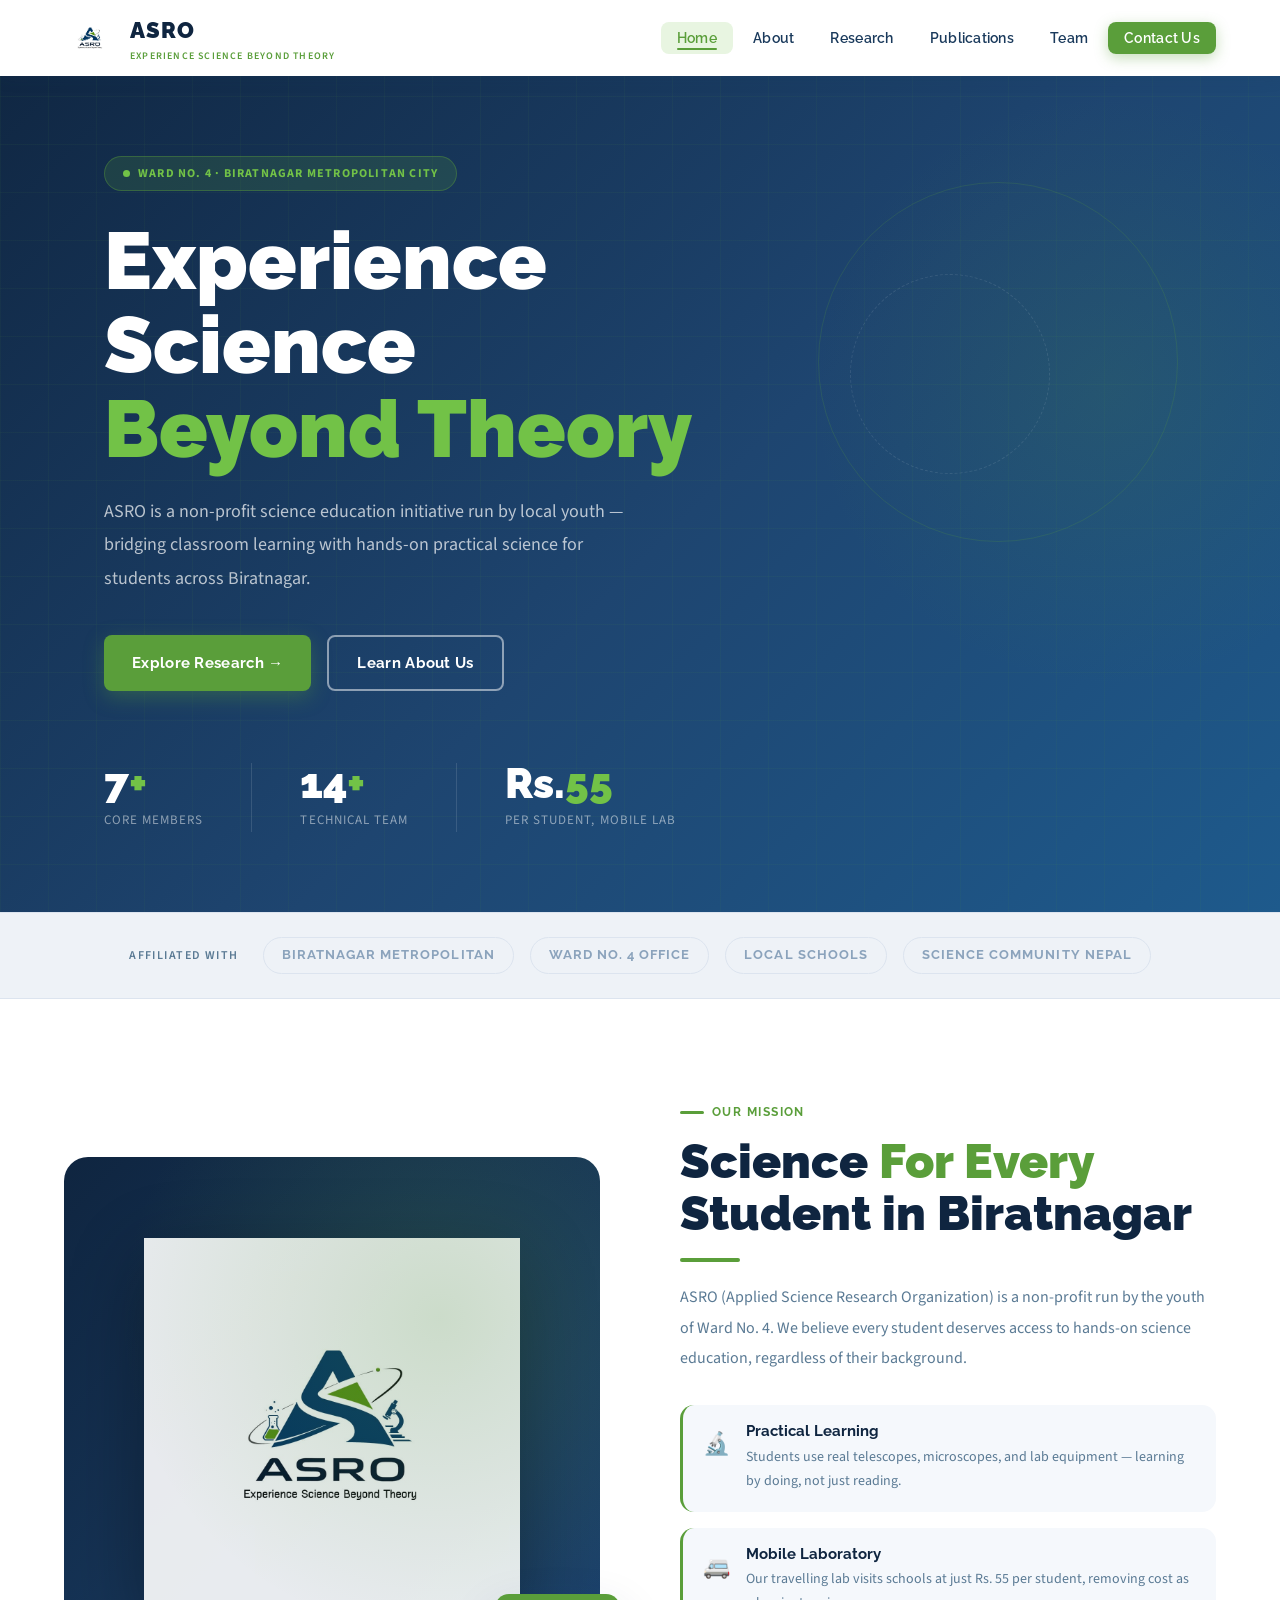
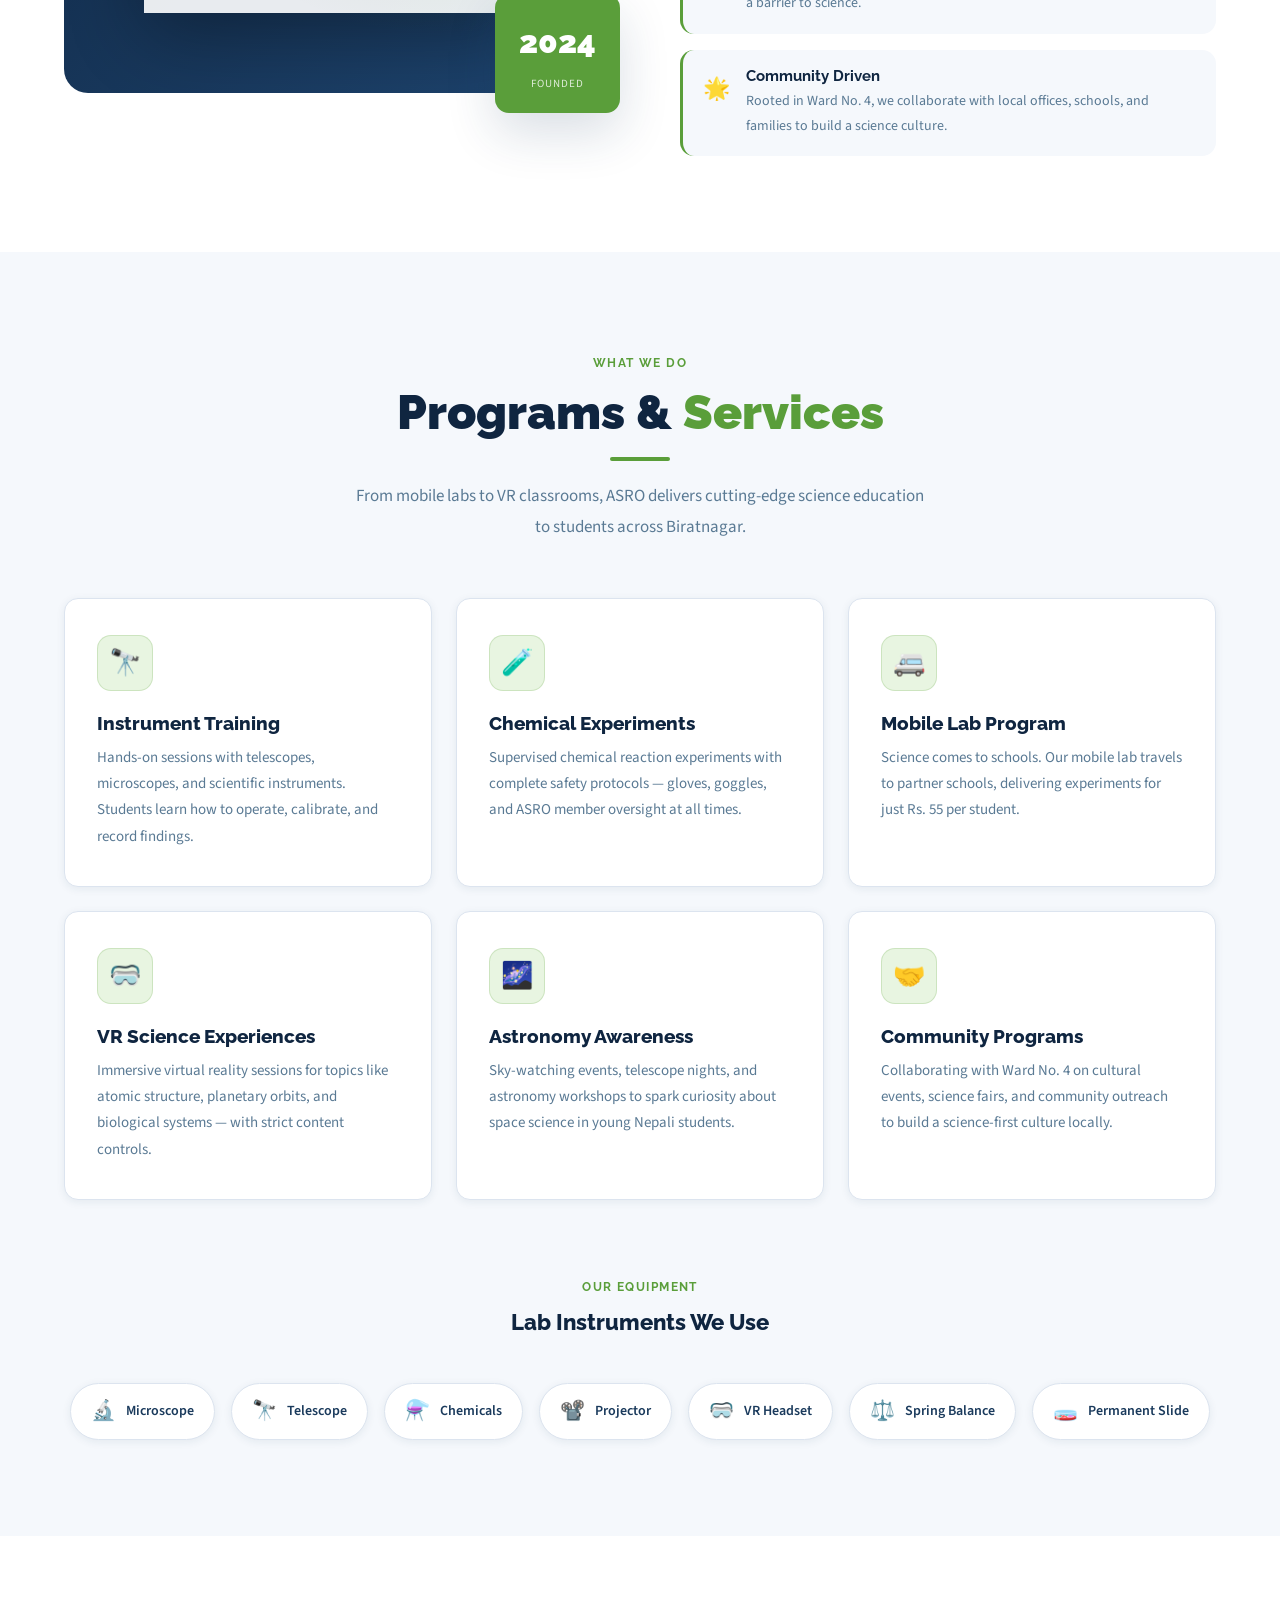
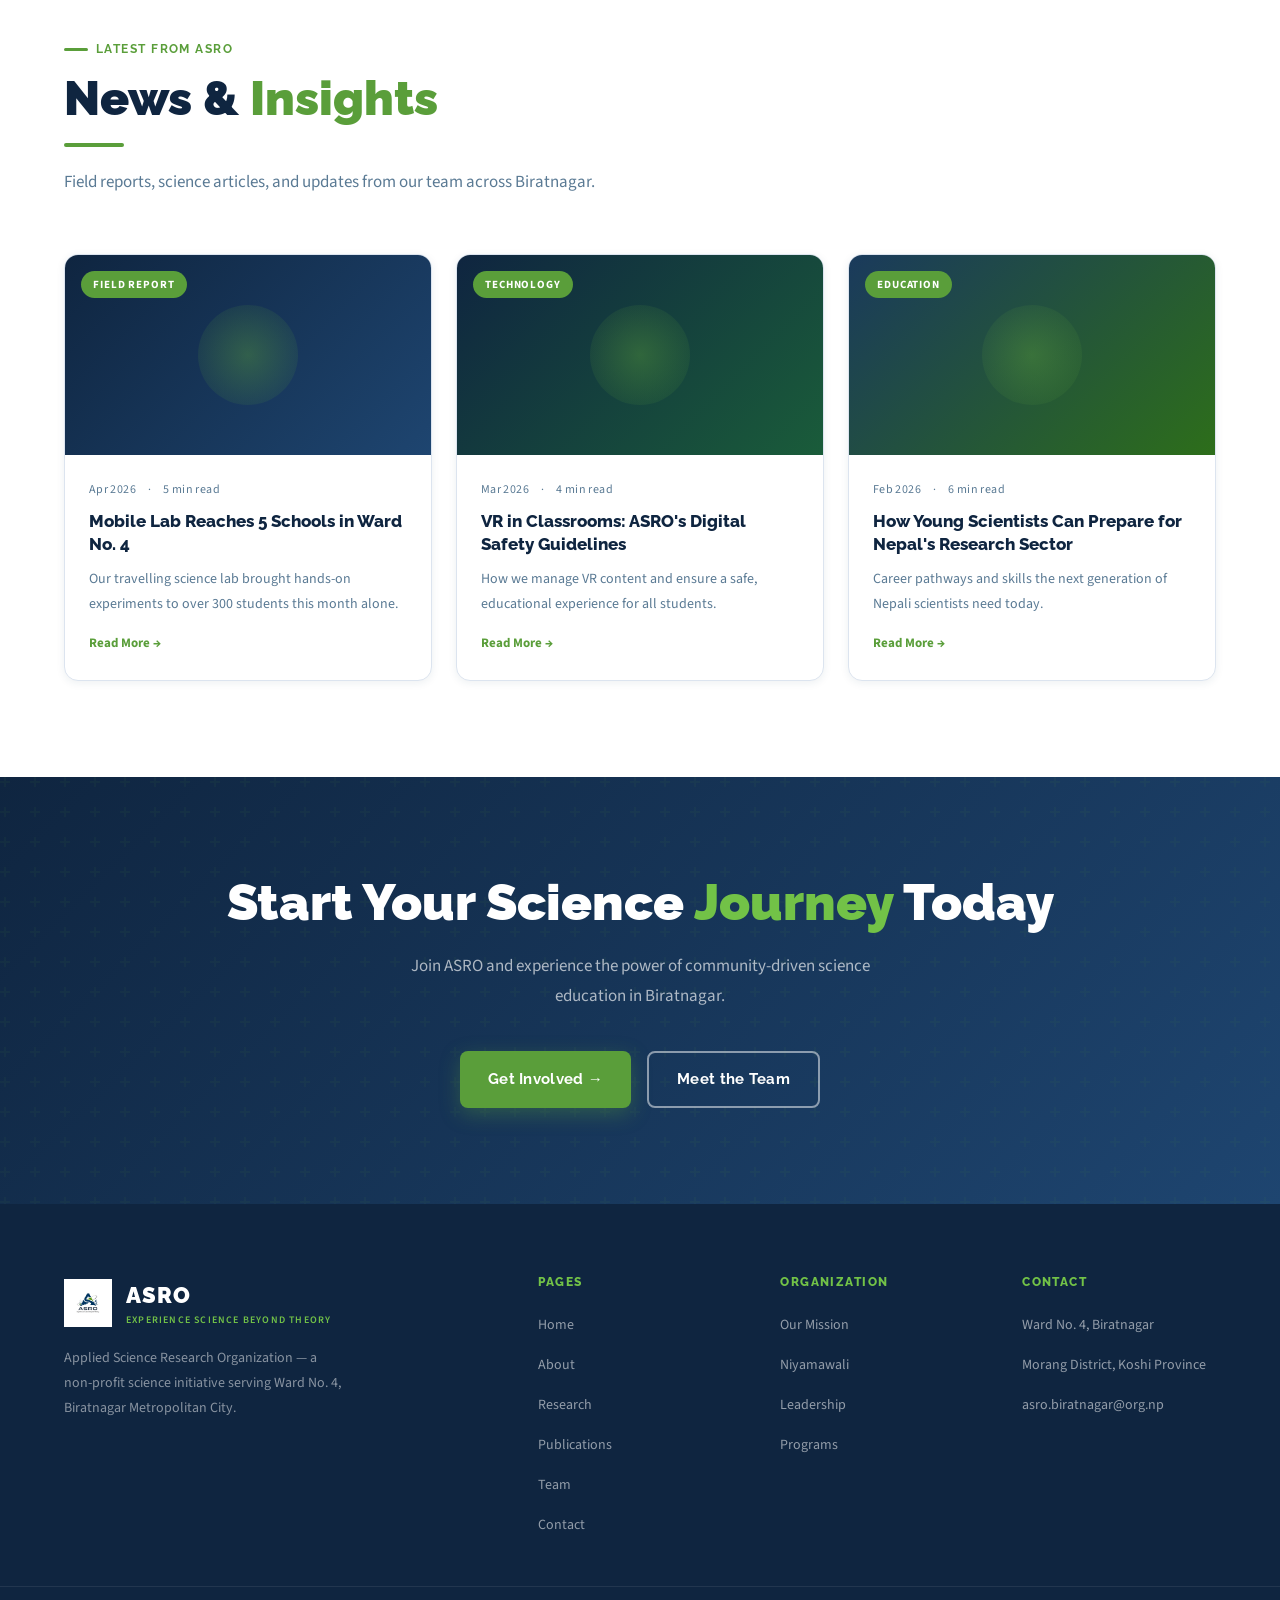
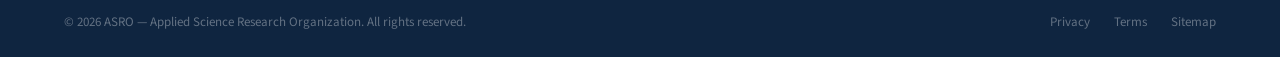
==== index.html @ ec132a2f "first commit" ====
<!DOCTYPE html>
<html lang="en">
<head>
<meta charset="UTF-8">
<meta name="viewport" content="width=device-width, initial-scale=1.0">
<title>ASRO — Experience Science Beyond Theory</title>
<link rel="stylesheet" href="style.css">
<style>
/* HOME-SPECIFIC */
.hero {
  min-height: 100vh;
  padding-top: var(--nav-h);
  background: linear-gradient(135deg, var(--navy-dark) 0%, var(--navy-mid) 55%, #1e5a8c 100%);
  display: flex; align-items: center;
  position: relative; overflow: hidden;
}
.hero-grid-bg {
  position: absolute; inset: 0; pointer-events: none;
  background-image:
    linear-gradient(rgba(90,158,58,0.06) 1px, transparent 1px),
    linear-gradient(90deg, rgba(90,158,58,0.06) 1px, transparent 1px);
  background-size: 48px 48px;
}
.hero-circle {
  position: absolute; right: -10%; top: 10%;
  width: 600px; height: 600px; border-radius: 50%;
  background: radial-gradient(circle, rgba(90,158,58,0.12) 0%, transparent 70%);
  animation: pulse 5s ease-in-out infinite;
}
.hero-circle-2 {
  position: absolute; right: 8%; top: 20%;
  width: 360px; height: 360px; border-radius: 50%;
  border: 1px solid rgba(90,158,58,0.2);
  animation: spin 20s linear infinite;
}
.hero-circle-3 {
  position: absolute; right: 18%; top: 30%;
  width: 200px; height: 200px; border-radius: 50%;
  border: 1px dashed rgba(255,255,255,0.1);
}
@keyframes pulse { 0%,100%{transform:scale(1);} 50%{transform:scale(1.08);} }
@keyframes spin { from{transform:rotate(0deg);} to{transform:rotate(360deg);} }

.hero-content {
  position: relative; z-index: 2; padding: 80px 5vw; max-width: 1200px; width: 100%;
  margin: 0 auto;
}
.hero-badge {
  display: inline-flex; align-items: center; gap: 8px;
  background: rgba(90,158,58,0.18); border: 1px solid rgba(90,158,58,0.4);
  padding: 6px 18px; border-radius: 100px;
  font-size: 12px; font-weight: 700; letter-spacing: 0.1em;
  text-transform: uppercase; color: var(--green-light); margin-bottom: 28px;
}
.hero-badge span { width: 7px; height: 7px; border-radius: 50%; background: var(--green-light); animation: blink 2s infinite; }
@keyframes blink { 0%,100%{opacity:1;} 50%{opacity:0.3;} }
.hero h1 {
  font-size: clamp(44px, 6.5vw, 80px); font-weight: 900;
  color: white; line-height: 1.05; margin-bottom: 24px;
}
.hero h1 .line-green { color: var(--green-light); }
.hero-sub {
  font-size: 18px; color: rgba(255,255,255,0.7); max-width: 540px;
  line-height: 1.85; margin-bottom: 40px;
}
.hero-actions { display: flex; gap: 16px; flex-wrap: wrap; }
.hero-stats {
  display: flex; gap: 48px; margin-top: 72px; flex-wrap: wrap;
}
.hero-stat-num {
  font-family: 'Raleway', sans-serif; font-weight: 900; font-size: 42px;
  color: white; line-height: 1;
}
.hero-stat-num span { color: var(--green-light); }
.hero-stat-label {
  font-size: 13px; color: rgba(255,255,255,0.5);
  text-transform: uppercase; letter-spacing: 0.08em; margin-top: 4px;
}
.hero-divider { width: 1px; background: rgba(255,255,255,0.12); }

/* LOGO BAND */
.logo-band {
  background: var(--gray-100);
  border-top: 1px solid var(--gray-200); border-bottom: 1px solid var(--gray-200);
  padding: 24px 5vw;
  display: flex; align-items: center; justify-content: center; gap: 16px; flex-wrap: wrap;
}
.logo-band-label { font-size: 12px; color: var(--muted); letter-spacing: 0.12em; text-transform: uppercase; font-weight: 600; margin-right: 8px; }
.partner-chip {
  font-family: 'Raleway', sans-serif; font-weight: 700; font-size: 13px;
  color: var(--gray-400); letter-spacing: 0.08em; text-transform: uppercase;
  padding: 6px 18px; border: 1px solid var(--gray-200); border-radius: 100px;
  transition: .2s;
}
.partner-chip:hover { color: var(--navy); border-color: var(--navy-light); }

/* MISSION SECTION */
.mission-grid {
  display: grid; grid-template-columns: 1fr 1fr; gap: 80px; align-items: center;
}
.mission-visual {
  position: relative;
}
.mission-img-box {
  width: 100%; aspect-ratio: 1;
  background: linear-gradient(135deg, var(--navy-dark), var(--navy-mid));
  border-radius: var(--radius-lg); overflow: hidden;
  display: grid; place-items: center;
  position: relative;
}
.mission-img-box .big-logo {
  width: 70%; opacity: 0.9; filter: drop-shadow(0 20px 40px rgba(0,0,0,0.4));
}
.mission-img-box::after {
  content: ''; position: absolute; inset: 0;
  background: radial-gradient(circle at 70% 30%, rgba(90,158,58,0.2) 0%, transparent 60%);
}
.mission-badge {
  position: absolute; bottom: -20px; right: -20px;
  background: var(--green); color: white; border-radius: var(--radius-md);
  padding: 20px 24px; box-shadow: var(--shadow-lg);
  text-align: center;
}
.mission-badge .num {
  font-family: 'Raleway', sans-serif; font-weight: 900; font-size: 32px; color: white;
}
.mission-badge .lbl { font-size: 11px; text-transform: uppercase; letter-spacing: 0.08em; color: rgba(255,255,255,0.8); margin-top: 4px; }
.mission-points { margin-top: 32px; display: flex; flex-direction: column; gap: 16px; }
.mission-point {
  display: flex; gap: 16px; align-items: flex-start;
  padding: 18px 20px; background: var(--off-white);
  border-radius: var(--radius-md); border-left: 3px solid var(--green);
  transition: .25s;
}
.mission-point:hover { background: var(--green-pale); transform: translateX(4px); }
.mission-point-icon { font-size: 22px; margin-top: 2px; flex-shrink: 0; }
.mission-point h4 { font-family: 'Raleway', sans-serif; font-weight: 700; font-size: 15px; color: var(--navy-dark); margin-bottom: 4px; }
.mission-point p { font-size: 14px; color: var(--muted); }

/* SERVICES */
.services-grid {
  display: grid; grid-template-columns: repeat(auto-fill, minmax(300px, 1fr)); gap: 24px;
}
.service-card {
  padding: 36px 32px; border-radius: var(--radius-md);
  background: white; border: 1px solid var(--gray-200);
  box-shadow: var(--shadow-sm); transition: all .28s; position: relative; overflow: hidden;
}
.service-card::before {
  content: ''; position: absolute; top: 0; left: 0; right: 0; height: 3px;
  background: var(--green); transform: scaleX(0); transform-origin: left; transition: .3s;
}
.service-card:hover { transform: translateY(-6px); box-shadow: var(--shadow-lg); border-color: transparent; }
.service-card:hover::before { transform: scaleX(1); }
.service-icon {
  width: 56px; height: 56px; border-radius: 14px;
  background: var(--green-pale); display: grid; place-items: center;
  font-size: 26px; margin-bottom: 22px;
  border: 1px solid rgba(90,158,58,0.2);
}
.service-card h3 { font-size: 19px; font-weight: 800; color: var(--navy-dark); margin-bottom: 10px; }
.service-card p { color: var(--muted); font-size: 15px; }

/* EQUIPMENT PREVIEW */
.equip-strip {
  display: flex; gap: 16px; flex-wrap: wrap; margin-top: 48px; justify-content: center;
}
.equip-pill {
  display: flex; align-items: center; gap: 10px;
  background: white; border: 1px solid var(--gray-200);
  padding: 10px 20px; border-radius: 100px; box-shadow: var(--shadow-sm);
  font-size: 14px; font-weight: 600; color: var(--navy);
  transition: .22s;
}
.equip-pill:hover { border-color: var(--green); color: var(--green); transform: translateY(-2px); }
.equip-pill span { font-size: 20px; }

/* CTA */
.cta-section {
  background: linear-gradient(135deg, var(--navy-dark), var(--navy-mid));
  position: relative; overflow: hidden;
}
.cta-section::before {
  content: ''; position: absolute; inset: 0;
  background: url("data:image/svg+xml,%3Csvg width='60' height='60' viewBox='0 0 60 60' xmlns='http://www.w3.org/2000/svg'%3E%3Cg fill='none' fill-rule='evenodd'%3E%3Cg fill='%235a9e3a' fill-opacity='0.06'%3E%3Cpath d='M36 34v-4h-2v4h-4v2h4v4h2v-4h4v-2h-4zm0-30V0h-2v4h-4v2h4v4h2V6h4V4h-4zM6 34v-4H4v4H0v2h4v4h2v-4h4v-2H6zM6 4V0H4v4H0v2h4v4h2V6h4V4H6z'/%3E%3C/g%3E%3C/g%3E%3C/svg%3E");
}
.cta-inner {
  position: relative; z-index: 1; text-align: center; padding: 96px 5vw;
}
.cta-inner h2 { font-size: clamp(32px,4vw,52px); font-weight:900; color:white; margin-bottom:20px; }
.cta-inner h2 span { color: var(--green-light); }
.cta-inner p { font-size:17px; color:rgba(255,255,255,0.65); max-width:520px; margin:0 auto 40px; }
.cta-inner .btn-row { display:flex; gap:16px; justify-content:center; flex-wrap:wrap; }

/* BLOG PREVIEW */
.blog-grid { display: grid; grid-template-columns: repeat(auto-fill, minmax(320px, 1fr)); gap: 24px; }
.blog-card { border-radius: var(--radius-md); overflow: hidden; background: white; border: 1px solid var(--gray-200); box-shadow: var(--shadow-sm); transition: .28s; }
.blog-card:hover { transform: translateY(-5px); box-shadow: var(--shadow-lg); border-color: transparent; }
.blog-thumb { height: 200px; background: linear-gradient(135deg, var(--navy-dark), var(--navy-mid)); display: grid; place-items: center; position: relative; overflow: hidden; }
.blog-thumb-orb { width: 100px; height: 100px; background: radial-gradient(circle, rgba(90,158,58,0.4), transparent); border-radius: 50%; }
.blog-thumb-label { position: absolute; top: 16px; left: 16px; background: var(--green); color: white; font-size: 11px; font-weight: 700; text-transform: uppercase; letter-spacing: 0.08em; padding: 4px 12px; border-radius: 100px; }
.blog-body { padding: 24px; }
.blog-meta { display: flex; gap: 12px; color: var(--muted); font-size: 12px; margin-bottom: 10px; letter-spacing: 0.03em; }
.blog-card h3 { font-size: 17px; font-weight: 800; color: var(--navy-dark); margin-bottom: 10px; line-height: 1.4; }
.blog-card p { color: var(--muted); font-size: 14px; }
.blog-read-more { display: inline-flex; align-items: center; gap: 6px; color: var(--green); font-weight: 700; font-size: 13px; margin-top: 16px; transition: gap .2s; }
.blog-card:hover .blog-read-more { gap: 10px; }

@media (max-width: 768px) {
  .mission-grid { grid-template-columns: 1fr; }
  .hero-stats { gap: 32px; }
  .hero-divider { display: none; }
}
</style>
</head>
<body>

<!-- NAV -->
<nav id="mainNav">
  <a href="index.html" class="nav-logo">
    <img src="logo.png" alt="ASRO Logo">
    <div class="nav-logo-text">
      <span class="nav-logo-name">ASRO</span>
      <span class="nav-logo-tagline">Experience Science Beyond Theory</span>
    </div>
  </a>
  <ul class="nav-links">
    <li><a href="index.html" class="active">Home</a></li>
    <li><a href="about.html">About</a></li>
    <li><a href="research.html">Research</a></li>
    <li><a href="publications.html">Publications</a></li>
    <li><a href="team.html">Team</a></li>
    <li><a href="contact.html" class="nav-cta">Contact Us</a></li>
  </ul>
  <div class="hamburger">
    <span></span><span></span><span></span>
  </div>
</nav>

<!-- HERO -->
<section class="hero">
  <div class="hero-grid-bg"></div>
  <div class="hero-circle"></div>
  <div class="hero-circle-2"></div>
  <div class="hero-circle-3"></div>
  <div class="hero-content">
    <div class="hero-badge anim-up"><span></span>Ward No. 4 · Biratnagar Metropolitan City</div>
    <h1 class="anim-up anim-d1">
      Experience<br>Science<br><span class="line-green">Beyond Theory</span>
    </h1>
    <p class="hero-sub anim-up anim-d2">
      ASRO is a non-profit science education initiative run by local youth — bridging classroom learning with hands-on practical science for students across Biratnagar.
    </p>
    <div class="hero-actions anim-up anim-d3">
      <a href="research.html" class="btn btn-primary">Explore Research →</a>
      <a href="about.html" class="btn btn-outline-white">Learn About Us</a>
    </div>
    <div class="hero-stats anim-up anim-d4">
      <div>
        <div class="hero-stat-num">7<span>+</span></div>
        <div class="hero-stat-label">Core Members</div>
      </div>
      <div class="hero-divider"></div>
      <div>
        <div class="hero-stat-num">14<span>+</span></div>
        <div class="hero-stat-label">Technical Team</div>
      </div>
      <div class="hero-divider"></div>
      <div>
        <div class="hero-stat-num">Rs.<span>55</span></div>
        <div class="hero-stat-label">Per Student, Mobile Lab</div>
      </div>
    </div>
  </div>
</section>

<!-- LOGO BAND -->
<div class="logo-band">
  <span class="logo-band-label">Affiliated With</span>
  <span class="partner-chip">Biratnagar Metropolitan</span>
  <span class="partner-chip">Ward No. 4 Office</span>
  <span class="partner-chip">Local Schools</span>
  <span class="partner-chip">Science Community Nepal</span>
</div>

<!-- MISSION -->
<section class="section">
  <div class="mission-grid">
    <div class="mission-visual reveal">
      <div class="mission-img-box">
        <img src="logo.png" alt="ASRO" class="big-logo">
      </div>
      <div class="mission-badge">
        <div class="num">2024</div>
        <div class="lbl">Founded</div>
      </div>
    </div>
    <div class="reveal" data-delay="150">
      <div class="tag">Our Mission</div>
      <h2 class="section-title">Science <span>For Every</span> Student in Biratnagar</h2>
      <div class="divider"></div>
      <p style="color:var(--muted);margin-top:20px;font-size:16px;line-height:1.9;">
        ASRO (Applied Science Research Organization) is a non-profit run by the youth of Ward No. 4. We believe every student deserves access to hands-on science education, regardless of their background.
      </p>
      <div class="mission-points">
        <div class="mission-point">
          <div class="mission-point-icon">🔬</div>
          <div>
            <h4>Practical Learning</h4>
            <p>Students use real telescopes, microscopes, and lab equipment — learning by doing, not just reading.</p>
          </div>
        </div>
        <div class="mission-point">
          <div class="mission-point-icon">🚐</div>
          <div>
            <h4>Mobile Laboratory</h4>
            <p>Our travelling lab visits schools at just Rs. 55 per student, removing cost as a barrier to science.</p>
          </div>
        </div>
        <div class="mission-point">
          <div class="mission-point-icon">🌟</div>
          <div>
            <h4>Community Driven</h4>
            <p>Rooted in Ward No. 4, we collaborate with local offices, schools, and families to build a science culture.</p>
          </div>
        </div>
      </div>
    </div>
  </div>
</section>

<!-- SERVICES -->
<section class="section section-alt">
  <div class="section-header centered">
    <div class="tag">What We Do</div>
    <h2 class="section-title">Programs &amp; <span>Services</span></h2>
    <div class="divider centered"></div>
    <p class="section-sub" style="margin-top:20px;">From mobile labs to VR classrooms, ASRO delivers cutting-edge science education to students across Biratnagar.</p>
  </div>
  <div class="services-grid">
    <div class="service-card reveal">
      <div class="service-icon">🔭</div>
      <h3>Instrument Training</h3>
      <p>Hands-on sessions with telescopes, microscopes, and scientific instruments. Students learn how to operate, calibrate, and record findings.</p>
    </div>
    <div class="service-card reveal" data-delay="100">
      <div class="service-icon">🧪</div>
      <h3>Chemical Experiments</h3>
      <p>Supervised chemical reaction experiments with complete safety protocols — gloves, goggles, and ASRO member oversight at all times.</p>
    </div>
    <div class="service-card reveal" data-delay="200">
      <div class="service-icon">🚐</div>
      <h3>Mobile Lab Program</h3>
      <p>Science comes to schools. Our mobile lab travels to partner schools, delivering experiments for just Rs. 55 per student.</p>
    </div>
    <div class="service-card reveal" data-delay="300">
      <div class="service-icon">🥽</div>
      <h3>VR Science Experiences</h3>
      <p>Immersive virtual reality sessions for topics like atomic structure, planetary orbits, and biological systems — with strict content controls.</p>
    </div>
    <div class="service-card reveal" data-delay="400">
      <div class="service-icon">🌌</div>
      <h3>Astronomy Awareness</h3>
      <p>Sky-watching events, telescope nights, and astronomy workshops to spark curiosity about space science in young Nepali students.</p>
    </div>
    <div class="service-card reveal" data-delay="500">
      <div class="service-icon">🤝</div>
      <h3>Community Programs</h3>
      <p>Collaborating with Ward No. 4 on cultural events, science fairs, and community outreach to build a science-first culture locally.</p>
    </div>
  </div>

  <!-- Equipment strip -->
  <div class="section-header centered" style="margin-top:72px;margin-bottom:0;">
    <div class="tag">Our Equipment</div>
    <h3 style="font-size:22px;font-weight:800;color:var(--navy-dark);">Lab Instruments We Use</h3>
  </div>
  <div class="equip-strip">
    <div class="equip-pill"><span>🔬</span> Microscope</div>
    <div class="equip-pill"><span>🔭</span> Telescope</div>
    <div class="equip-pill"><span>⚗️</span> Chemicals</div>
    <div class="equip-pill"><span>📽️</span> Projector</div>
    <div class="equip-pill"><span>🥽</span> VR Headset</div>
    <div class="equip-pill"><span>⚖️</span> Spring Balance</div>
    <div class="equip-pill"><span>🧫</span> Permanent Slide</div>
  </div>
</section>

<!-- BLOG PREVIEW -->
<section class="section">
  <div class="section-header">
    <div class="tag">Latest from ASRO</div>
    <h2 class="section-title">News &amp; <span>Insights</span></h2>
    <div class="divider"></div>
    <p class="section-sub" style="margin-top:20px;">Field reports, science articles, and updates from our team across Biratnagar.</p>
  </div>
  <div class="blog-grid">
    <div class="blog-card reveal">
      <div class="blog-thumb">
        <div class="blog-thumb-orb"></div>
        <span class="blog-thumb-label">Field Report</span>
      </div>
      <div class="blog-body">
        <div class="blog-meta"><span>Apr 2026</span><span>·</span><span>5 min read</span></div>
        <h3>Mobile Lab Reaches 5 Schools in Ward No. 4</h3>
        <p>Our travelling science lab brought hands-on experiments to over 300 students this month alone.</p>
        <a href="publications.html" class="blog-read-more">Read More →</a>
      </div>
    </div>
    <div class="blog-card reveal" data-delay="100">
      <div class="blog-thumb" style="background:linear-gradient(135deg,var(--navy-dark),#1a5c3a)">
        <div class="blog-thumb-orb"></div>
        <span class="blog-thumb-label">Technology</span>
      </div>
      <div class="blog-body">
        <div class="blog-meta"><span>Mar 2026</span><span>·</span><span>4 min read</span></div>
        <h3>VR in Classrooms: ASRO's Digital Safety Guidelines</h3>
        <p>How we manage VR content and ensure a safe, educational experience for all students.</p>
        <a href="publications.html" class="blog-read-more">Read More →</a>
      </div>
    </div>
    <div class="blog-card reveal" data-delay="200">
      <div class="blog-thumb" style="background:linear-gradient(135deg,#1a3a5c,#2d6e1a)">
        <div class="blog-thumb-orb"></div>
        <span class="blog-thumb-label">Education</span>
      </div>
      <div class="blog-body">
        <div class="blog-meta"><span>Feb 2026</span><span>·</span><span>6 min read</span></div>
        <h3>How Young Scientists Can Prepare for Nepal's Research Sector</h3>
        <p>Career pathways and skills the next generation of Nepali scientists need today.</p>
        <a href="publications.html" class="blog-read-more">Read More →</a>
      </div>
    </div>
  </div>
</section>

<!-- CTA -->
<section class="cta-section">
  <div class="cta-inner">
    <h2 class="reveal">Start Your Science <span>Journey</span> Today</h2>
    <p class="reveal" data-delay="100">Join ASRO and experience the power of community-driven science education in Biratnagar.</p>
    <div class="btn-row reveal" data-delay="200">
      <a href="contact.html" class="btn btn-primary">Get Involved →</a>
      <a href="team.html" class="btn btn-outline-white">Meet the Team</a>
    </div>
  </div>
</section>

<!-- FOOTER -->
<footer>
  <div class="footer-main">
    <div class="footer-brand">
      <div class="nav-logo">
        <img src="logo.png" alt="ASRO" style="height:48px;">
        <div class="nav-logo-text">
          <span class="nav-logo-name">ASRO</span>
          <span class="nav-logo-tagline">Experience Science Beyond Theory</span>
        </div>
      </div>
      <p>Applied Science Research Organization — a non-profit science initiative serving Ward No. 4, Biratnagar Metropolitan City.</p>
    </div>
    <div class="footer-col">
      <h5>Pages</h5>
      <ul>
        <li><a href="index.html">Home</a></li>
        <li><a href="about.html">About</a></li>
        <li><a href="research.html">Research</a></li>
        <li><a href="publications.html">Publications</a></li>
        <li><a href="team.html">Team</a></li>
        <li><a href="contact.html">Contact</a></li>
      </ul>
    </div>
    <div class="footer-col">
      <h5>Organization</h5>
      <ul>
        <li><a href="about.html">Our Mission</a></li>
        <li><a href="about.html#niyamawali">Niyamawali</a></li>
        <li><a href="team.html">Leadership</a></li>
        <li><a href="research.html">Programs</a></li>
      </ul>
    </div>
    <div class="footer-col">
      <h5>Contact</h5>
      <ul>
        <li><a href="#">Ward No. 4, Biratnagar</a></li>
        <li><a href="#">Morang District, Koshi Province</a></li>
        <li><a href="#">asro.biratnagar@org.np</a></li>
      </ul>
    </div>
  </div>
  <div class="footer-bottom">
    <p>© 2026 ASRO — Applied Science Research Organization. All rights reserved.</p>
    <div class="footer-bottom-links">
      <a href="#">Privacy</a>
      <a href="#">Terms</a>
      <a href="#">Sitemap</a>
    </div>
  </div>
</footer>

<script src="main.js"></script>
</body>
</html>
---- style.css ----
/* ── ASRO WEBSITE — SHARED STYLES ── */
@import url('https://fonts.googleapis.com/css2?family=Raleway:wght@300;400;600;700;800;900&family=Source+Sans+3:wght@300;400;500;600&display=swap');

:root {
  --navy:        #1a3a5c;
  --navy-dark:   #0f2540;
  --navy-mid:    #1e4570;
  --navy-light:  #2a5a8c;
  --green:       #5a9e3a;
  --green-light: #72c247;
  --green-pale:  #e8f5e1;
  --white:       #ffffff;
  --off-white:   #f5f8fc;
  --gray-100:    #eef2f7;
  --gray-200:    #dce4ef;
  --gray-400:    #8ba3bc;
  --gray-600:    #4a6480;
  --text:        #1a2d3f;
  --muted:       #5a7a94;
  --nav-h:       76px;
  --radius-sm:   8px;
  --radius-md:   14px;
  --radius-lg:   24px;
  --shadow-sm:   0 2px 8px rgba(26,58,92,0.08);
  --shadow-md:   0 8px 24px rgba(26,58,92,0.12);
  --shadow-lg:   0 20px 50px rgba(26,58,92,0.16);
}

*, *::before, *::after { margin: 0; padding: 0; box-sizing: border-box; }
html { scroll-behavior: smooth; }

body {
  font-family: 'Source Sans 3', sans-serif;
  font-size: 16px;
  line-height: 1.75;
  color: var(--text);
  background: var(--white);
  overflow-x: hidden;
}

h1, h2, h3, h4, h5 {
  font-family: 'Raleway', sans-serif;
  line-height: 1.15;
  color: var(--navy-dark);
}

a { text-decoration: none; color: inherit; }
img { max-width: 100%; display: block; }
ul { list-style: none; }
button { cursor: pointer; border: none; font-family: inherit; }

/* ── NAVIGATION ── */
nav {
  position: fixed; top: 0; left: 0; right: 0; z-index: 999;
  height: var(--nav-h);
  background: var(--white);
  box-shadow: 0 2px 16px rgba(26,58,92,0.1);
  display: flex; align-items: center; justify-content: space-between;
  padding: 0 5vw;
}

.nav-logo {
  display: flex; align-items: center; gap: 14px;
}
.nav-logo img {
  height: 52px; width: auto;
}
.nav-logo-text {
  display: flex; flex-direction: column;
}
.nav-logo-name {
  font-family: 'Raleway', sans-serif;
  font-weight: 900; font-size: 22px;
  color: var(--navy-dark);
  letter-spacing: 0.05em;
}
.nav-logo-tagline {
  font-size: 10px; color: var(--green);
  letter-spacing: 0.12em; text-transform: uppercase;
  font-weight: 600; margin-top: -2px;
}

.nav-links {
  display: flex; align-items: center; gap: 4px;
}
.nav-links a {
  font-family: 'Raleway', sans-serif;
  font-weight: 600; font-size: 14px;
  color: var(--navy);
  padding: 8px 16px; border-radius: var(--radius-sm);
  transition: all 0.22s; letter-spacing: 0.02em;
  position: relative;
}
.nav-links a::after {
  content: ''; position: absolute; bottom: 4px; left: 16px; right: 16px;
  height: 2px; background: var(--green); border-radius: 2px;
  transform: scaleX(0); transition: transform 0.22s; transform-origin: left;
}
.nav-links a:hover, .nav-links a.active {
  color: var(--green); background: var(--green-pale);
}
.nav-links a:hover::after, .nav-links a.active::after { transform: scaleX(1); }
.nav-cta {
  background: var(--green) !important;
  color: var(--white) !important;
  border-radius: var(--radius-sm) !important;
  box-shadow: 0 4px 14px rgba(90,158,58,0.35);
}
.nav-cta::after { display: none !important; }
.nav-cta:hover { background: var(--green-light) !important; transform: translateY(-1px); box-shadow: 0 6px 20px rgba(90,158,58,0.45) !important; }

.hamburger {
  display: none; flex-direction: column; gap: 6px; cursor: pointer; padding: 4px;
}
.hamburger span { width: 26px; height: 2px; background: var(--navy); border-radius: 2px; transition: .3s; }

nav.open .hamburger span:nth-child(1) {
  transform: translateY(8px) rotate(45deg);
}
nav.open .hamburger span:nth-child(2) {
  opacity: 0;
  transform: scaleX(0);
}
nav.open .hamburger span:nth-child(3) {
  transform: translateY(-8px) rotate(-45deg);
}

/* ── BUTTONS ── */
.btn {
  display: inline-flex; align-items: center; gap: 8px;
  font-family: 'Raleway', sans-serif; font-weight: 700; font-size: 15px;
  padding: 13px 28px; border-radius: var(--radius-sm);
  transition: all 0.25s; letter-spacing: 0.02em;
}
.btn-primary {
  background: var(--green); color: var(--white);
  box-shadow: 0 6px 20px rgba(90,158,58,0.35);
}
.btn-primary:hover { background: var(--green-light); transform: translateY(-2px); box-shadow: 0 10px 28px rgba(90,158,58,0.45); }
.btn-secondary {
  background: var(--navy); color: var(--white);
  box-shadow: 0 6px 20px rgba(26,58,92,0.25);
}
.btn-secondary:hover { background: var(--navy-light); transform: translateY(-2px); }
.btn-outline {
  background: transparent; color: var(--navy);
  border: 2px solid var(--navy-light);
}
.btn-outline:hover { background: var(--navy); color: white; }
.btn-outline-white {
  background: transparent; color: white;
  border: 2px solid rgba(255,255,255,0.5);
}
.btn-outline-white:hover { background: white; color: var(--navy); }

/* ── SECTION COMMONS ── */
.section { padding: 96px 5vw; }
.section-sm { padding: 64px 5vw; }
.section-alt { background: var(--off-white); }

.tag {
  display: inline-flex; align-items: center; gap: 8px;
  font-family: 'Raleway', sans-serif; font-weight: 700;
  font-size: 12px; letter-spacing: 0.12em; text-transform: uppercase;
  color: var(--green); margin-bottom: 12px;
}
.tag::before {
  content: ''; width: 24px; height: 3px;
  background: var(--green); border-radius: 2px;
}

.section-title {
  font-family: 'Raleway', sans-serif;
  font-weight: 900; font-size: clamp(28px, 4vw, 48px);
  color: var(--navy-dark); margin-bottom: 18px;
  line-height: 1.1;
}
.section-title span { color: var(--green); }
.section-sub {
  font-size: 17px; color: var(--muted); max-width: 580px;
  line-height: 1.8;
}
.section-header { margin-bottom: 56px; }
.section-header.centered { text-align: center; }
.section-header.centered .section-sub { margin: 0 auto; }
.section-header.centered .tag { justify-content: center; }
.section-header.centered .tag::before { display: none; }

/* ── DIVIDER ── */
.divider {
  height: 4px; width: 60px; background: var(--green);
  border-radius: 4px; margin: 16px 0 0;
}
.divider.centered { margin: 16px auto 0; }

/* ── PAGE HERO (inner pages) ── */
.page-hero {
  padding-top: calc(var(--nav-h) + 64px);
  padding-bottom: 64px;
  padding-left: 5vw; padding-right: 5vw;
  background: linear-gradient(135deg, var(--navy-dark) 0%, var(--navy-mid) 60%, var(--navy-light) 100%);
  position: relative; overflow: hidden;
}
.page-hero::before {
  content: ''; position: absolute; inset: 0;
  background: url("data:image/svg+xml,%3Csvg width='60' height='60' viewBox='0 0 60 60' xmlns='http://www.w3.org/2000/svg'%3E%3Cg fill='none' fill-rule='evenodd'%3E%3Cg fill='%235a9e3a' fill-opacity='0.06'%3E%3Cpath d='M36 34v-4h-2v4h-4v2h4v4h2v-4h4v-2h-4zm0-30V0h-2v4h-4v2h4v4h2V6h4V4h-4zM6 34v-4H4v4H0v2h4v4h2v-4h4v-2H6zM6 4V0H4v4H0v2h4v4h2V6h4V4H6z'/%3E%3C/g%3E%3C/g%3E%3C/svg%3E");
}
.page-hero-content { position: relative; z-index: 1; max-width: 700px; }
.page-hero .breadcrumb {
  font-size: 13px; color: rgba(255,255,255,0.55); margin-bottom: 16px; letter-spacing: 0.05em;
}
.page-hero .breadcrumb span { color: var(--green-light); }
.page-hero h1 {
  font-size: clamp(36px, 5vw, 60px); font-weight: 900;
  color: white; margin-bottom: 16px;
}
.page-hero h1 span { color: var(--green-light); }
.page-hero p { color: rgba(255,255,255,0.75); font-size: 17px; max-width: 520px; }

/* ── CARDS ── */
.card {
  background: white; border-radius: var(--radius-md);
  box-shadow: var(--shadow-sm);
  border: 1px solid var(--gray-200);
  transition: all 0.28s;
  overflow: hidden;
}
.card:hover {
  transform: translateY(-5px);
  box-shadow: var(--shadow-lg);
  border-color: transparent;
}

/* ── FOOTER ── */
footer {
  background: var(--navy-dark);
  color: rgba(255,255,255,0.75);
}
.footer-main {
  padding: 72px 5vw 48px;
  display: grid;
  grid-template-columns: 2.2fr 1fr 1fr 1fr;
  gap: 48px;
}
.footer-brand .nav-logo-name { color: white; }
.footer-brand .nav-logo-tagline { color: var(--green-light); }
.footer-brand p {
  font-size: 14px; color: rgba(255,255,255,0.5);
  margin-top: 16px; max-width: 280px; line-height: 1.8;
}
.footer-col h5 {
  font-family: 'Raleway', sans-serif;
  font-size: 12px; font-weight: 800;
  text-transform: uppercase; letter-spacing: 0.12em;
  color: var(--green-light); margin-bottom: 20px;
}
.footer-col ul { display: flex; flex-direction: column; gap: 12px; }
.footer-col ul li a {
  font-size: 14px; color: rgba(255,255,255,0.55);
  transition: color 0.2s;
}
.footer-col ul li a:hover { color: var(--green-light); }
.footer-bottom {
  border-top: 1px solid rgba(255,255,255,0.08);
  padding: 24px 5vw;
  display: flex; align-items: center; justify-content: space-between; flex-wrap: wrap; gap: 12px;
}
.footer-bottom p { font-size: 13px; color: rgba(255,255,255,0.35); }
.footer-bottom-links { display: flex; gap: 24px; }
.footer-bottom-links a { font-size: 13px; color: rgba(255,255,255,0.35); transition: color .2s; }
.footer-bottom-links a:hover { color: var(--green-light); }

/* ── ANIMATIONS ── */
@keyframes fadeUp {
  from { opacity: 0; transform: translateY(28px); }
  to   { opacity: 1; transform: none; }
}
@keyframes fadeIn {
  from { opacity: 0; } to { opacity: 1; }
}
@keyframes slideRight {
  from { opacity: 0; transform: translateX(-24px); }
  to   { opacity: 1; transform: none; }
}
@keyframes scaleIn {
  from { opacity: 0; transform: scale(0.93); }
  to   { opacity: 1; transform: none; }
}

.anim-up  { animation: fadeUp 0.65s ease both; }
.anim-in  { animation: fadeIn 0.65s ease both; }
.anim-d1  { animation-delay: 0.1s; }
.anim-d2  { animation-delay: 0.2s; }
.anim-d3  { animation-delay: 0.3s; }
.anim-d4  { animation-delay: 0.4s; }
.anim-d5  { animation-delay: 0.5s; }

/* ── SCROLL REVEAL ── */
.reveal {
  opacity: 0; transform: translateY(28px);
  transition: opacity 0.65s ease, transform 0.65s ease;
}
.reveal.visible { opacity: 1; transform: none; }

/* ── RESPONSIVE ── */
@media (max-width: 900px) {
  .footer-main { grid-template-columns: 1fr 1fr; }
}
@media (max-width: 768px) {
  .nav-links { display: none; }
  .hamburger { display: flex; }
  nav .nav-links {
    display: flex; flex-direction: column;
    position: fixed; inset: var(--nav-h) 0 0;
    background: white; padding: 32px 5vw;
    box-shadow: var(--shadow-lg); z-index: 998;
    gap: 4px; overflow-y: auto;
    transform: translateY(-100%);
    opacity: 0;
    pointer-events: none;
    transition: transform 0.35s cubic-bezier(0.4, 0, 0.2, 1), opacity 0.25s ease;
  }
  nav.open .nav-links {
    transform: translateY(0);
    opacity: 1;
    pointer-events: auto;
  }
  nav.open .nav-links a { font-size: 18px; padding: 14px 16px; }
  .footer-main { grid-template-columns: 1fr; gap: 36px; }
}
@media (max-width: 540px) {
  .section { padding: 64px 5vw; }
  .page-hero { padding-top: calc(var(--nav-h) + 40px); padding-bottom: 40px; }
}
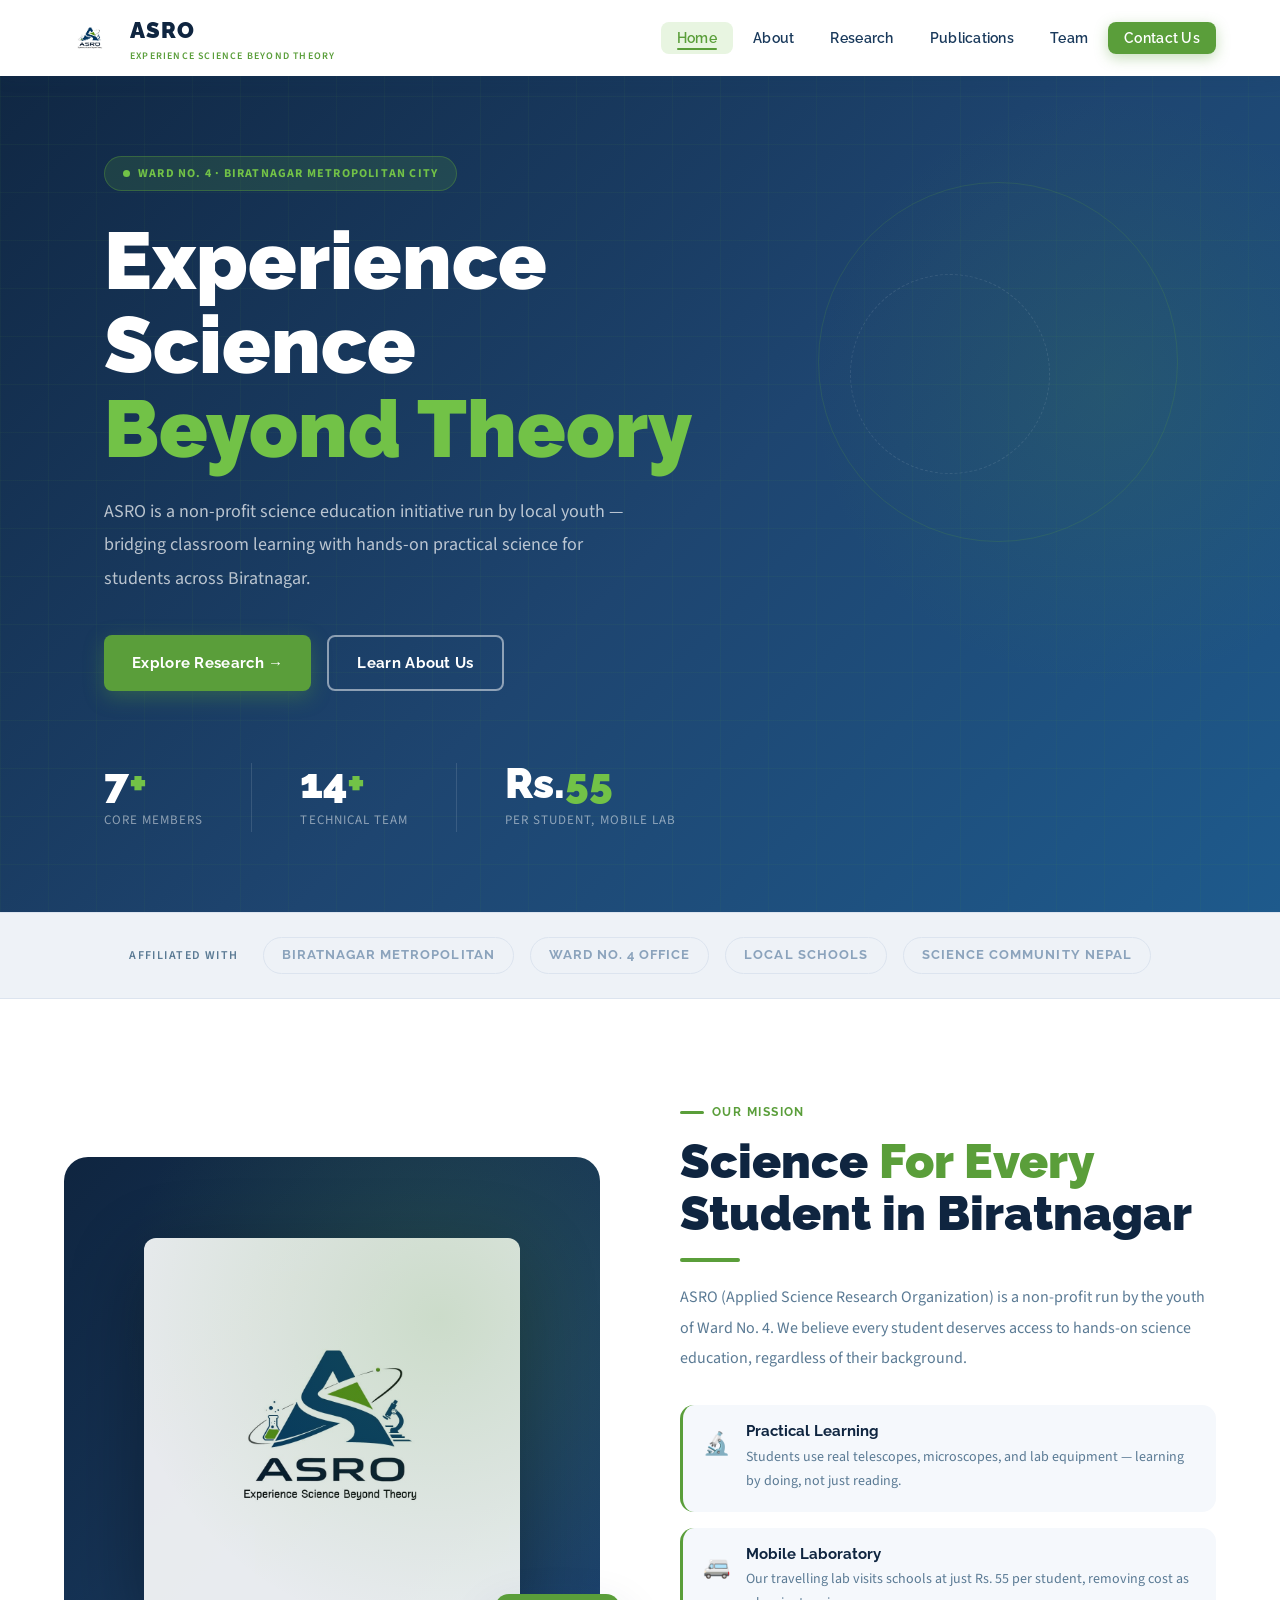
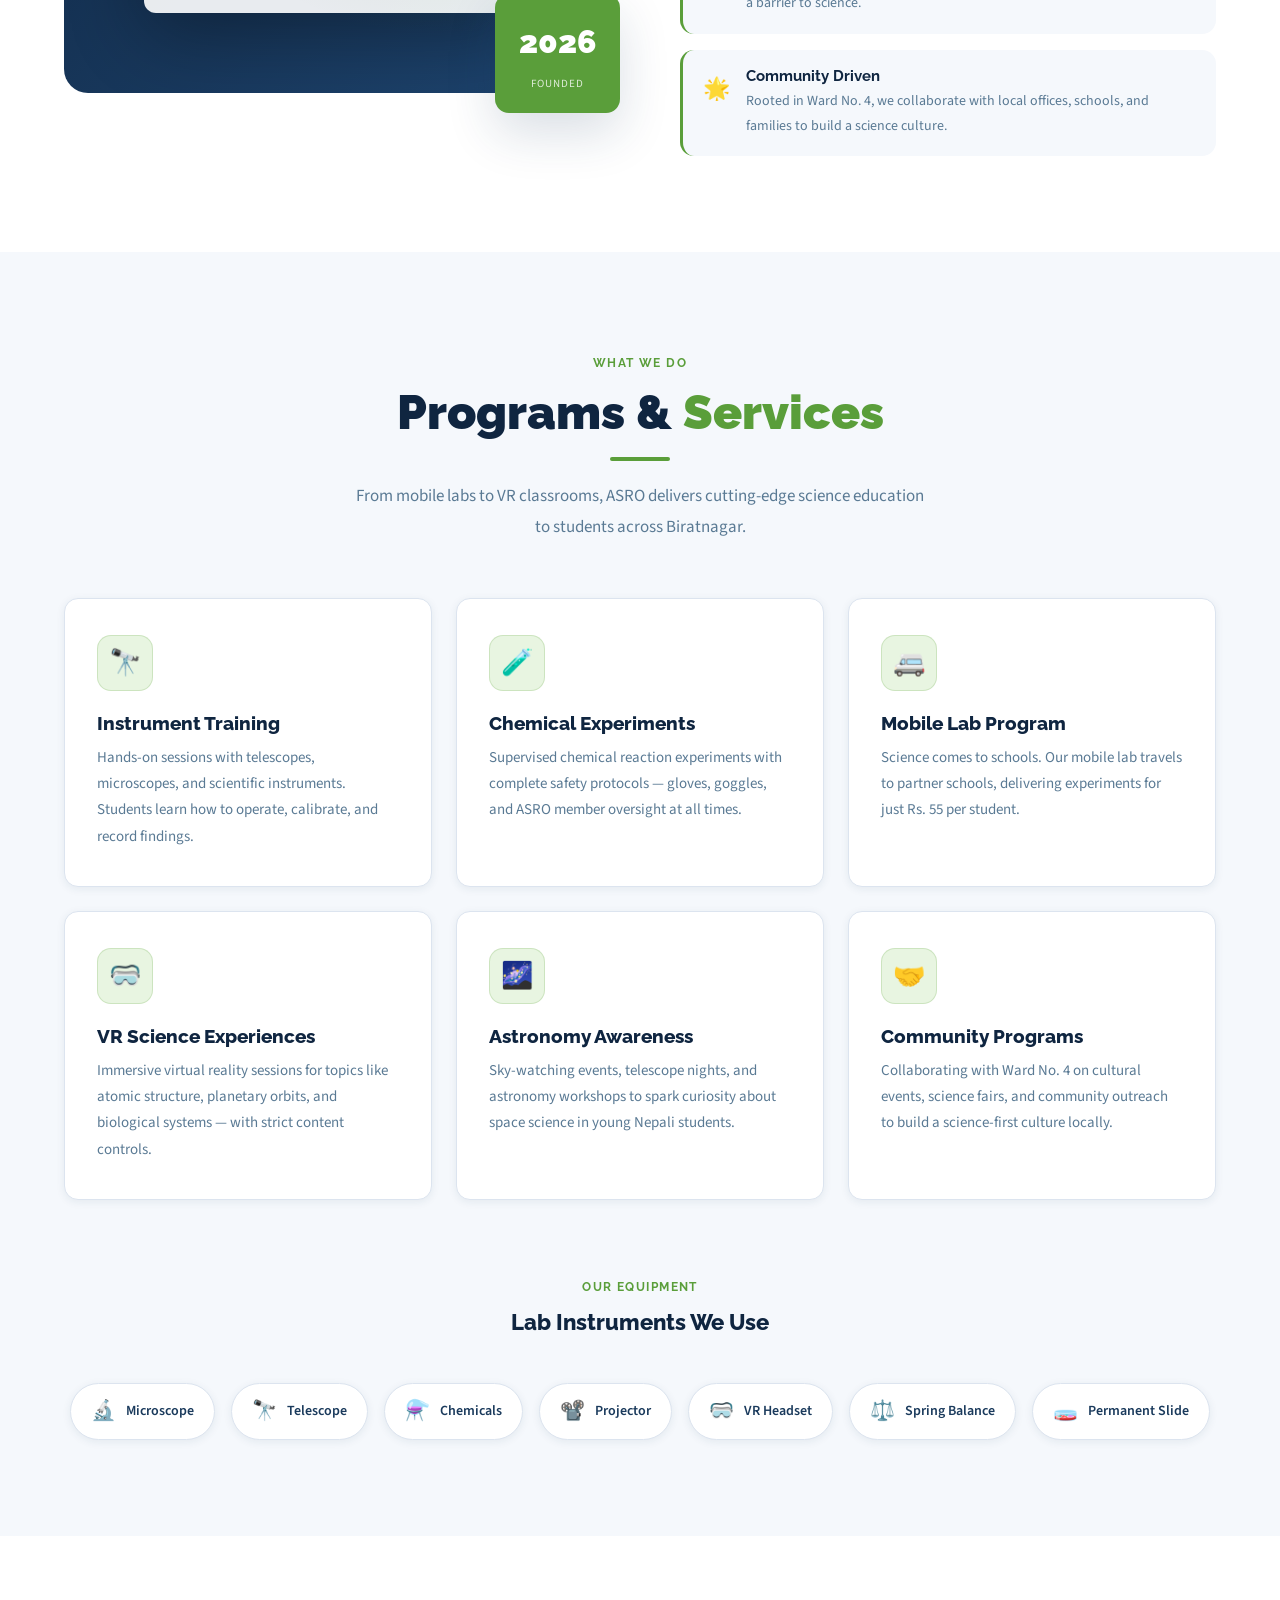
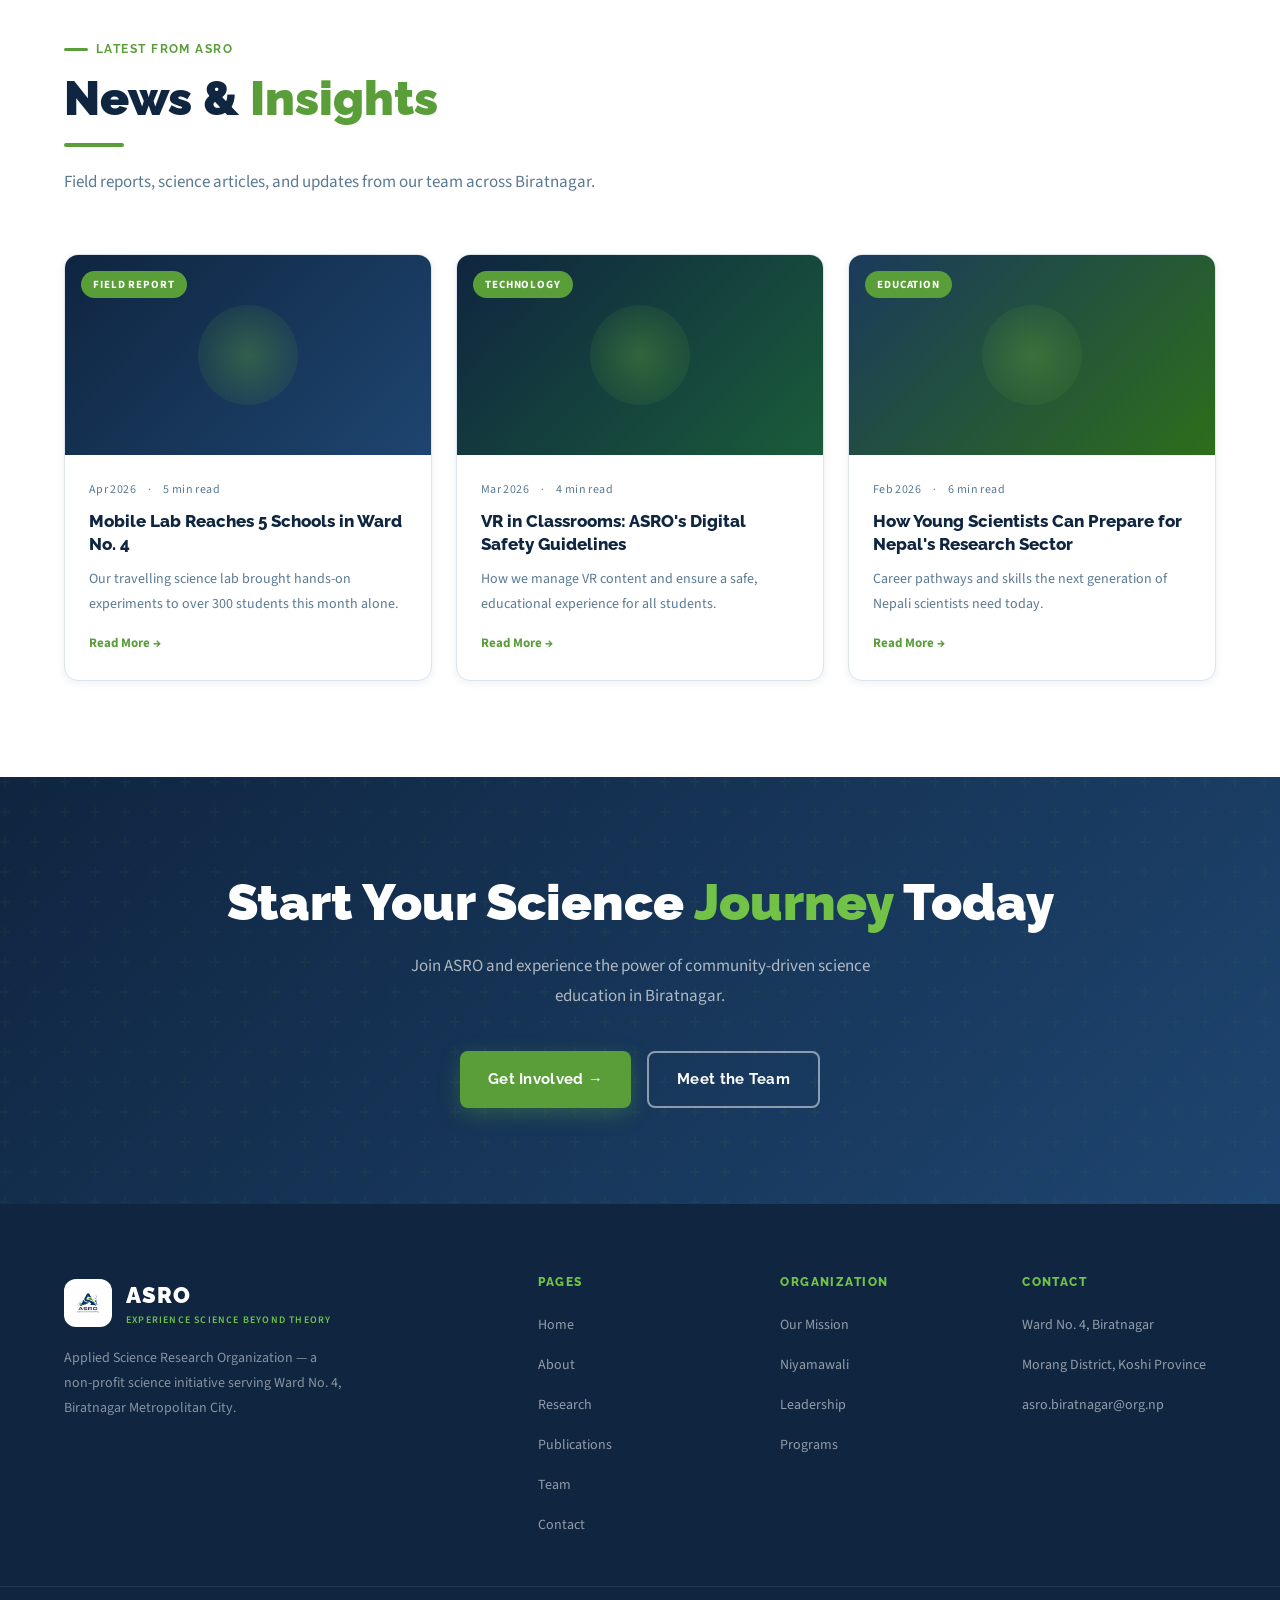
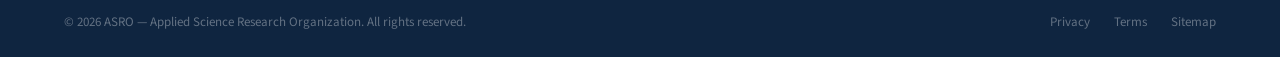
==== commit cfe546e9: "some changes" ====
--- a/index.html
+++ b/index.html
@@ -4,6 +4,7 @@
 <meta charset="UTF-8">
 <meta name="viewport" content="width=device-width, initial-scale=1.0">
 <title>ASRO — Experience Science Beyond Theory</title>
+<link rel="icon" type="image/png" href="logo.png">
 <link rel="stylesheet" href="style.css">
 <style>
 /* HOME-SPECIFIC */
@@ -291,7 +292,7 @@
         <img src="logo.png" alt="ASRO" class="big-logo">
       </div>
       <div class="mission-badge">
-        <div class="num">2024</div>
+        <div class="num">2026</div>
         <div class="lbl">Founded</div>
       </div>
     </div>
--- a/style.css
+++ b/style.css
@@ -46,6 +46,7 @@
 
 a { text-decoration: none; color: inherit; }
 img { max-width: 100%; display: block; }
+img[src="logo.png"] { border-radius: 12px; }
 ul { list-style: none; }
 button { cursor: pointer; border: none; font-family: inherit; }
 
@@ -64,6 +65,7 @@
 }
 .nav-logo img {
   height: 52px; width: auto;
+  border-radius: 12px;
 }
 .nav-logo-text {
   display: flex; flex-direction: column;
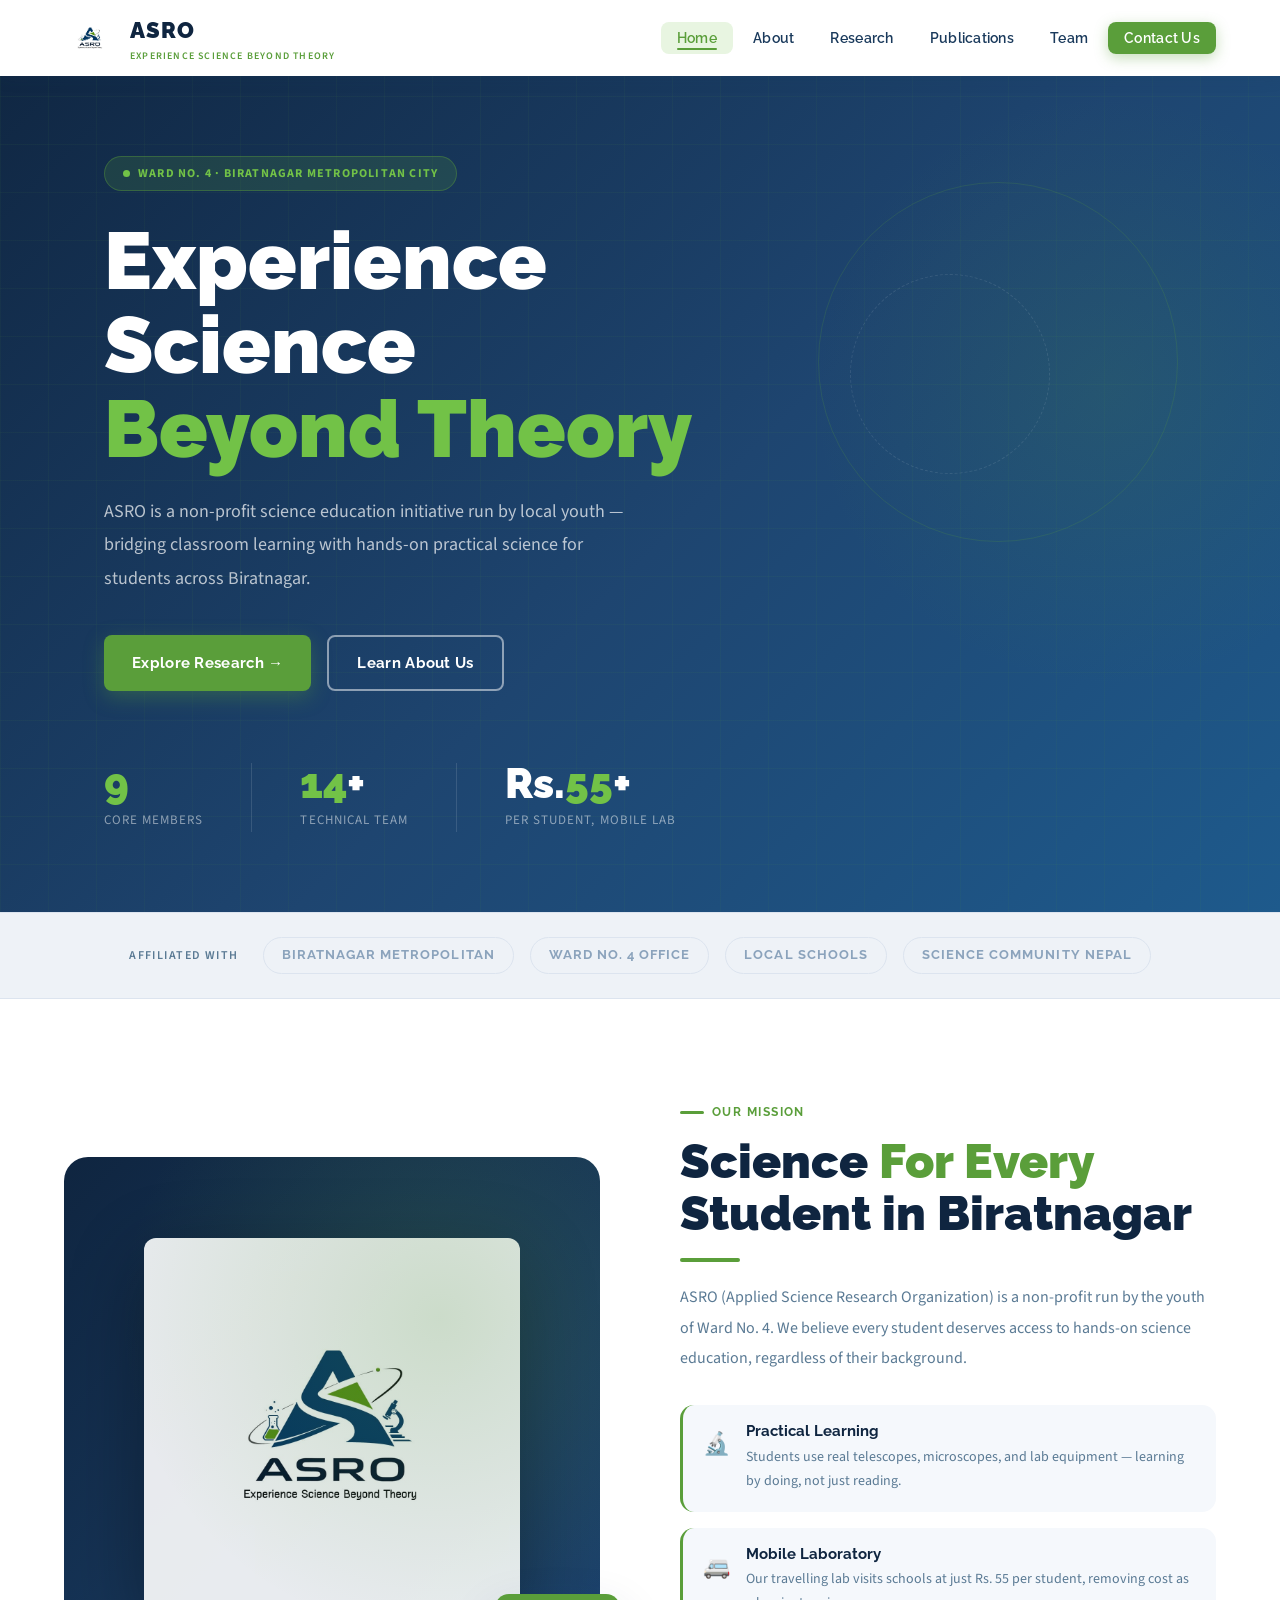
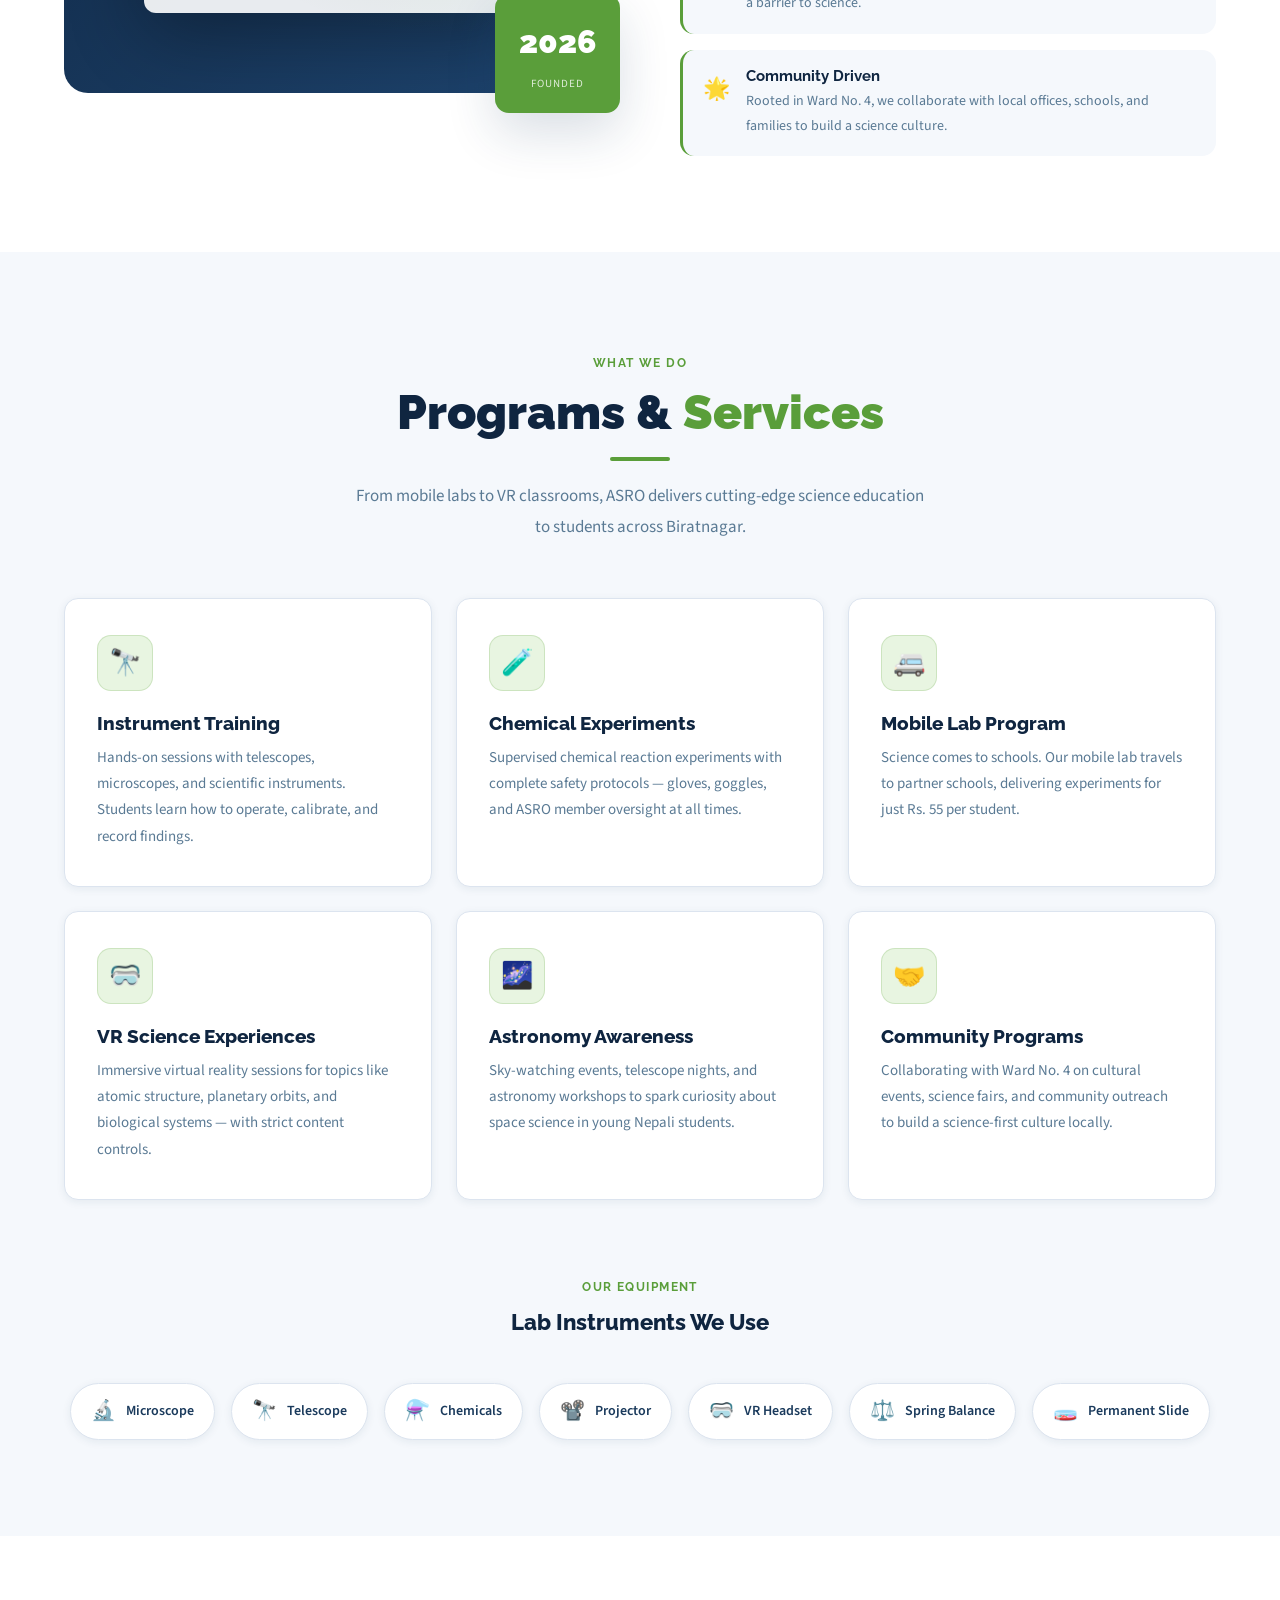
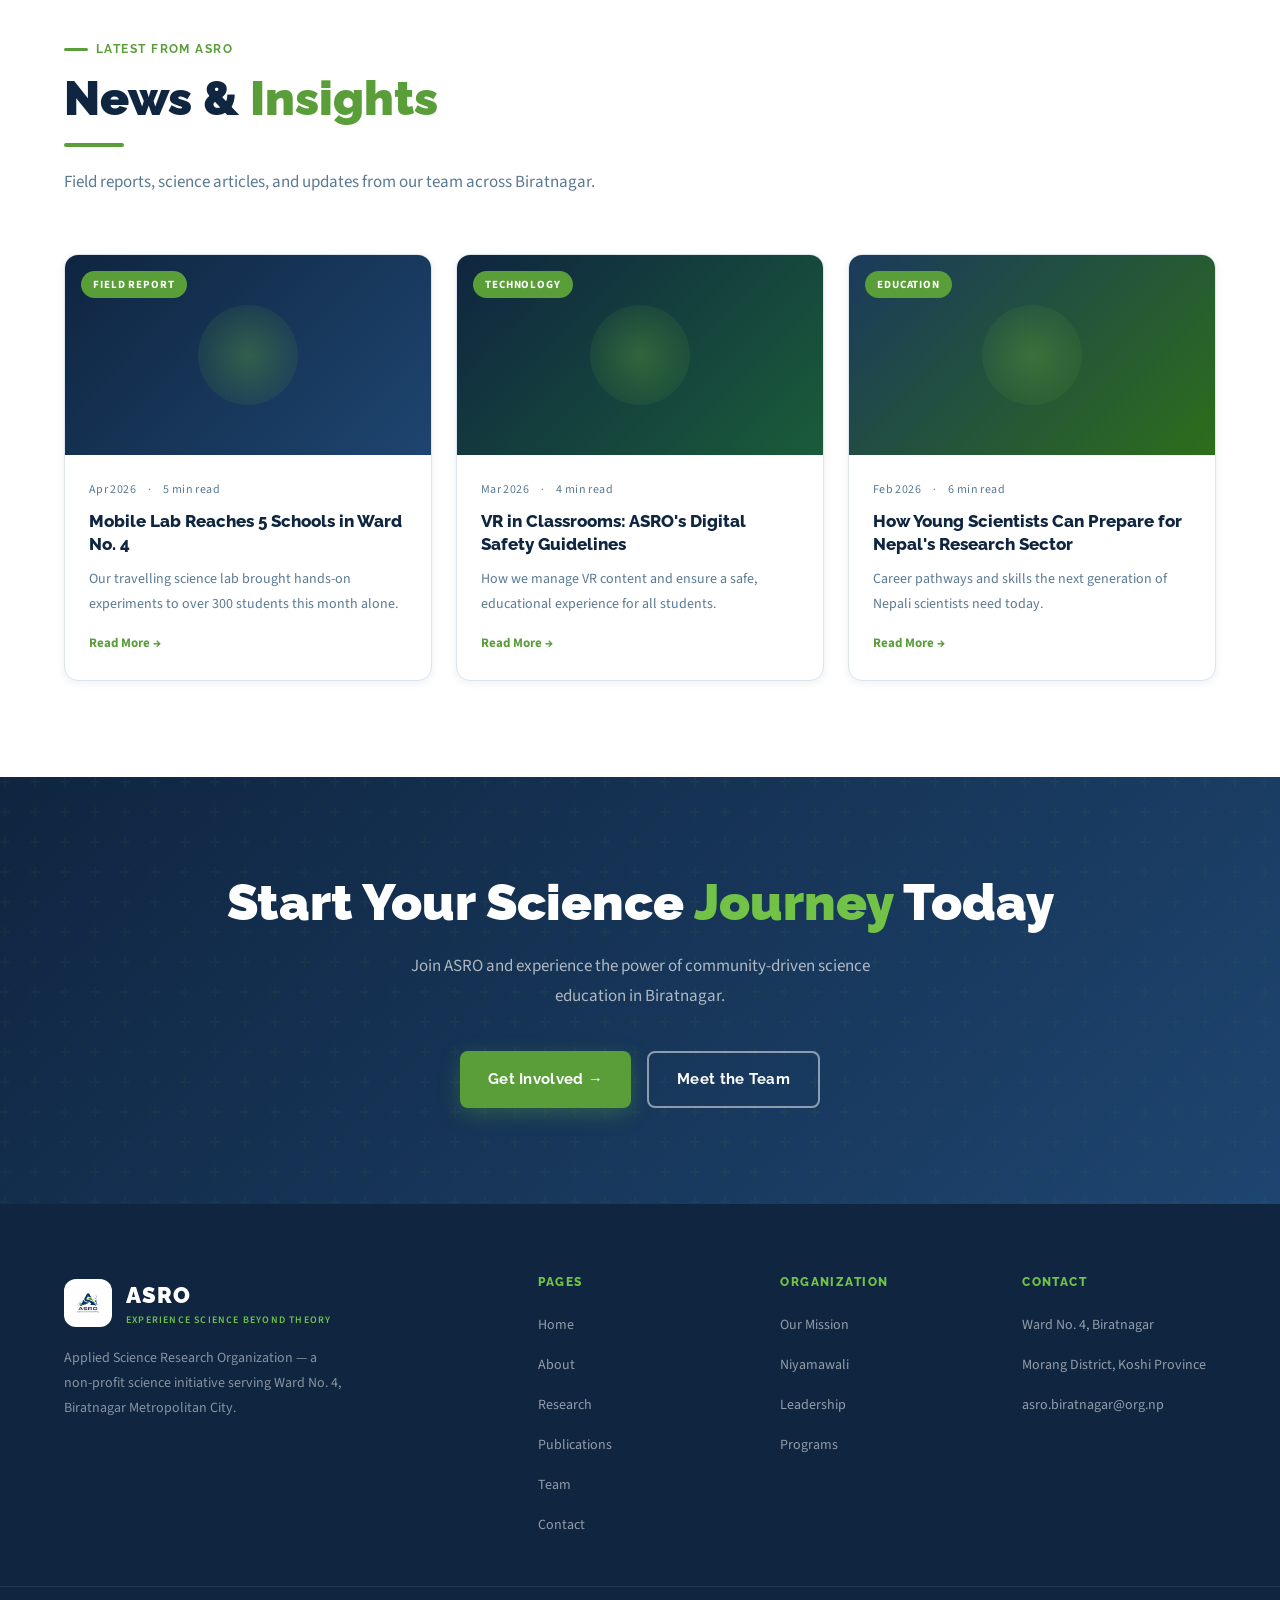
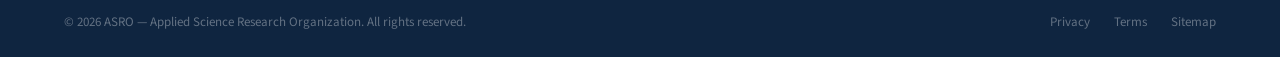
==== commit 4ccbf003: "Update team member details and statistics on website" ====
--- a/index.html
+++ b/index.html
@@ -258,17 +258,17 @@
     </div>
     <div class="hero-stats anim-up anim-d4">
       <div>
-        <div class="hero-stat-num">7<span>+</span></div>
+        <div class="hero-stat-num"><span>9</span></div>
         <div class="hero-stat-label">Core Members</div>
       </div>
       <div class="hero-divider"></div>
       <div>
-        <div class="hero-stat-num">14<span>+</span></div>
+        <div class="hero-stat-num"><span>14</span>+</div>
         <div class="hero-stat-label">Technical Team</div>
       </div>
       <div class="hero-divider"></div>
       <div>
-        <div class="hero-stat-num">Rs.<span>55</span></div>
+        <div class="hero-stat-num">Rs.<span>55</span>+</div>
         <div class="hero-stat-label">Per Student, Mobile Lab</div>
       </div>
     </div>
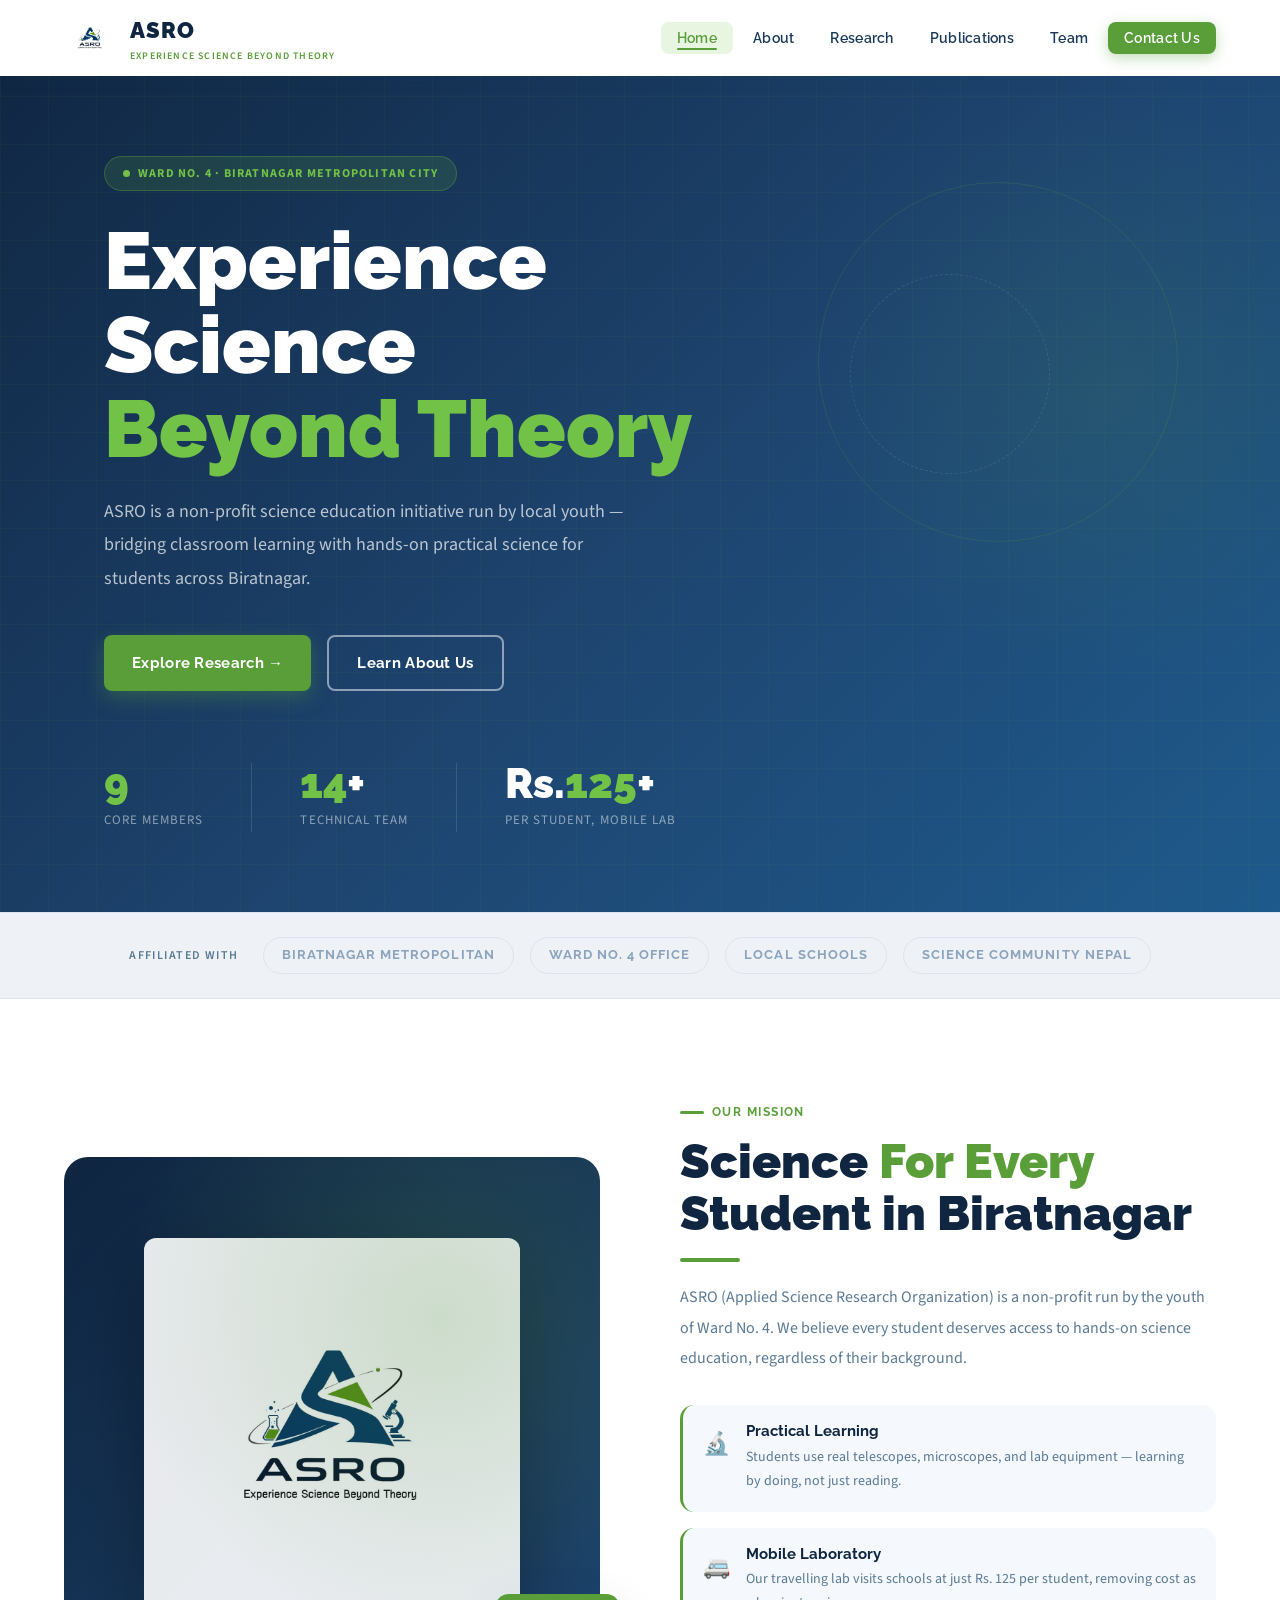
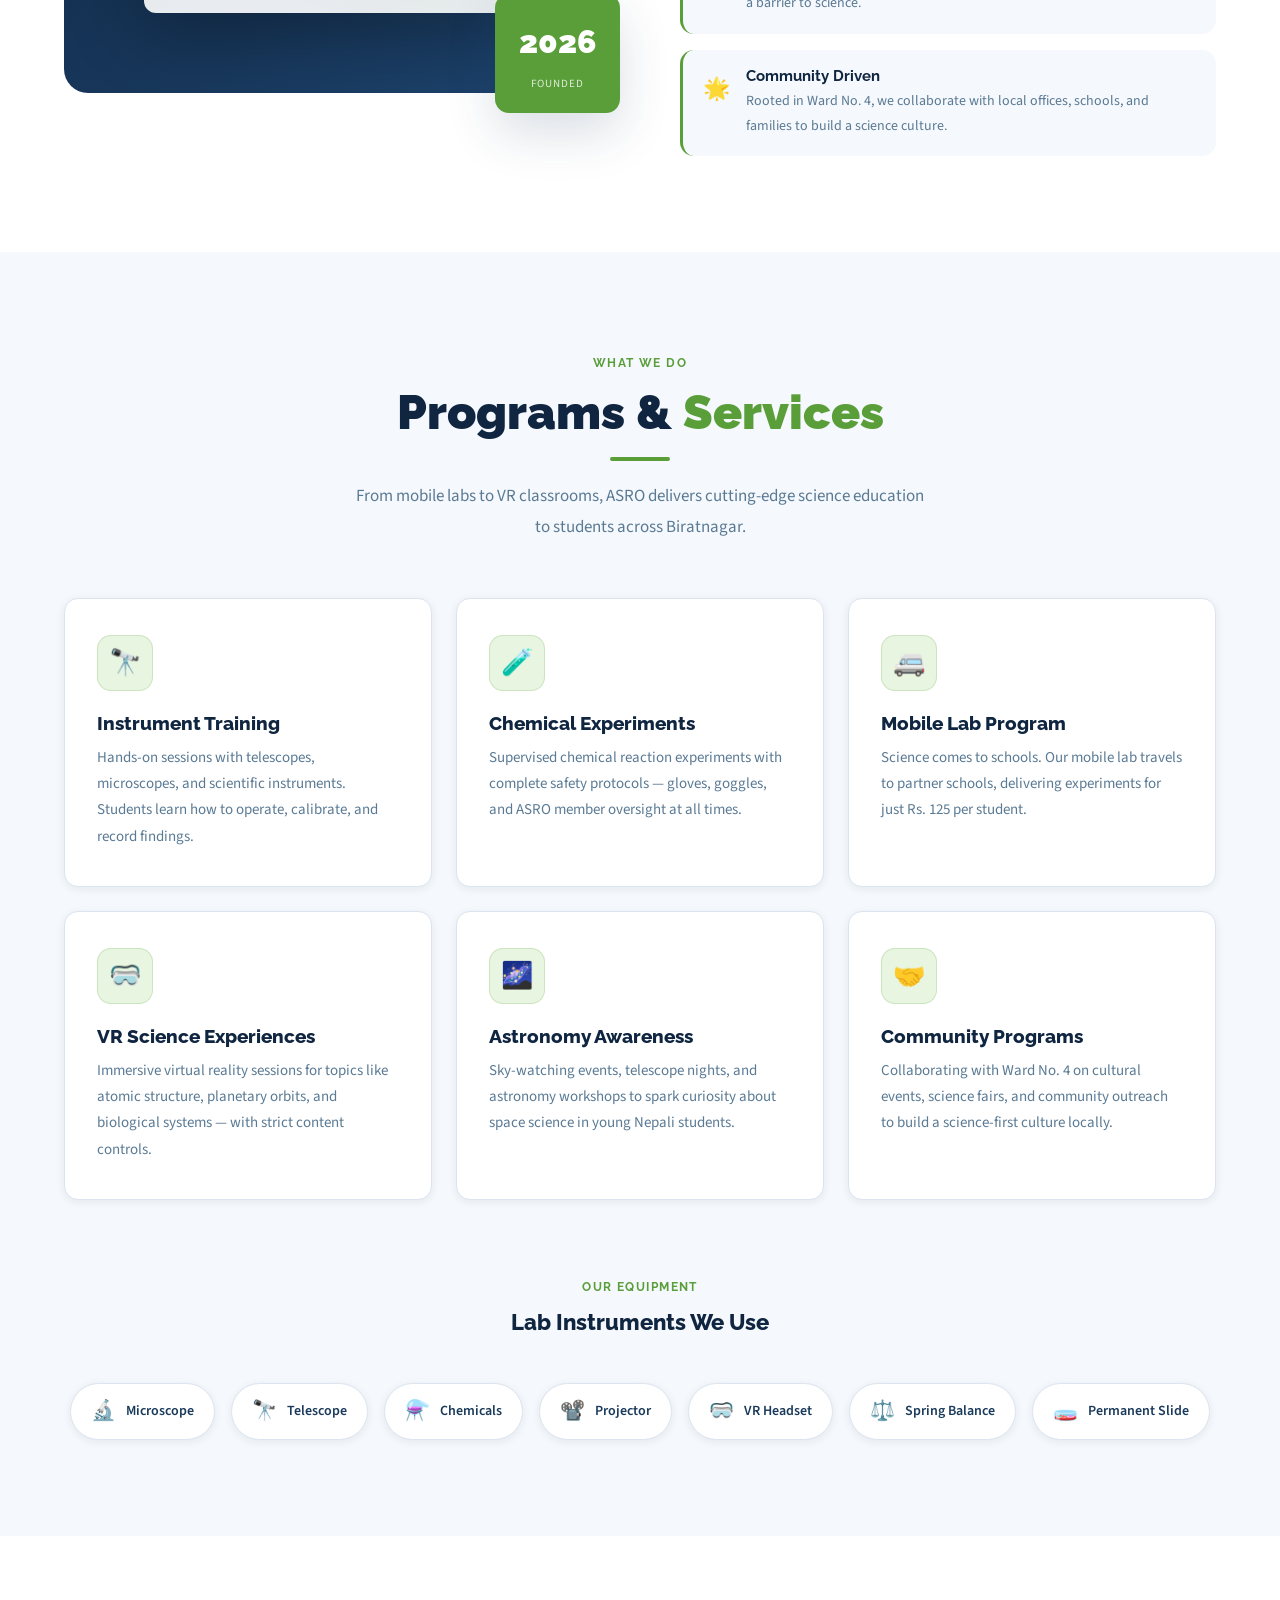
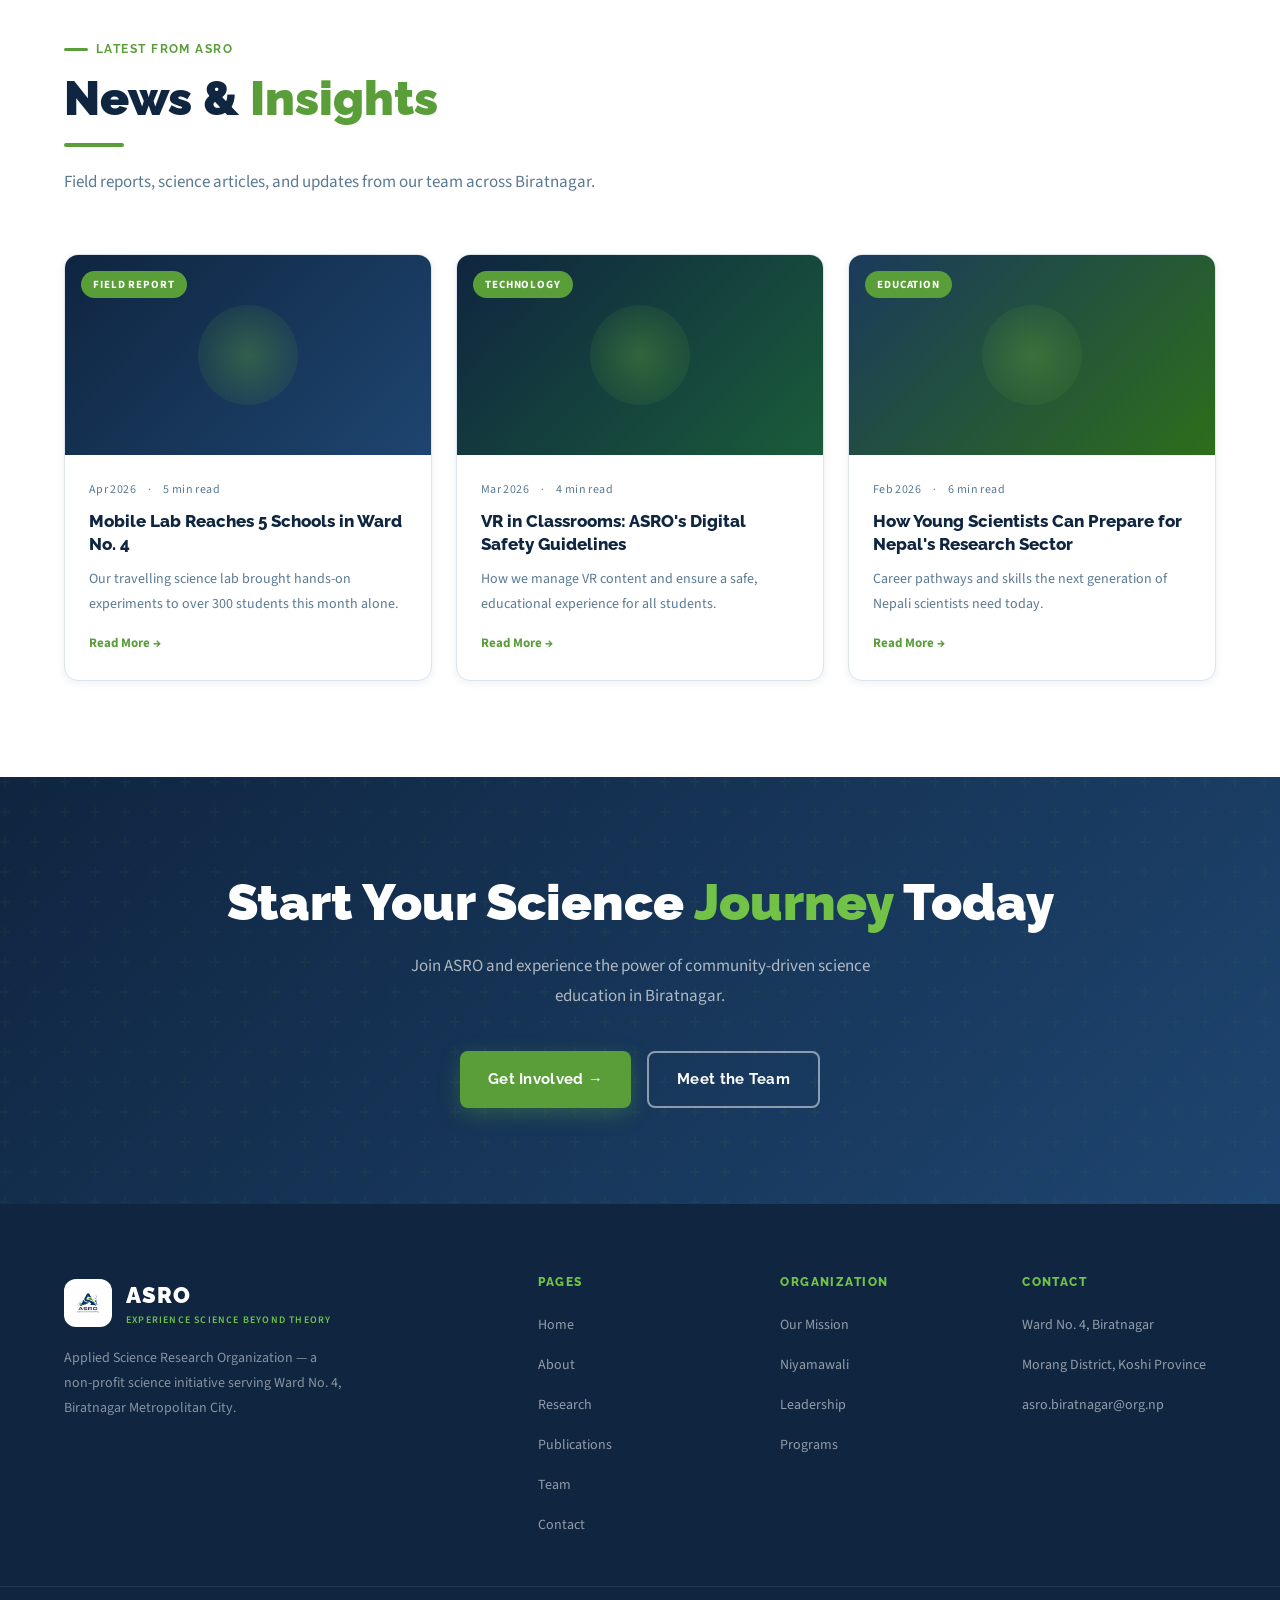
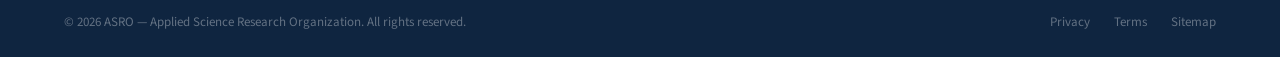
==== commit b4e56dc3: "chore: update pricing and team administration count Update the mobile lab cost per student from Rs. " ====
--- a/index.html
+++ b/index.html
@@ -3,9 +3,57 @@
 <head>
 <meta charset="UTF-8">
 <meta name="viewport" content="width=device-width, initial-scale=1.0">
+<meta name="description" content="ASRO is a non-profit science education initiative in Biratnagar, offering hands-on learning through mobile labs, VR, and experiments for just Rs. 55 per student.">
+<meta name="keywords" content="science education Biratnagar, hands-on learning Nepal, mobile lab Ward No. 4, VR science Koshi Province, non-profit student experiments, science programs Morang District">
+<meta property="og:title" content="ASRO — Experience Science Beyond Theory">
+<meta property="og:description" content="Non-profit science education in Biratnagar with mobile labs and VR.">
+<meta property="og:image" content="https://asro-website.com/logo.png">
+<meta property="og:url" content="https://asro-website.com/index.html">
+<meta property="og:type" content="website">
+<meta name="twitter:card" content="summary_large_image">
+<meta name="twitter:title" content="ASRO — Experience Science Beyond Theory">
+<meta name="twitter:description" content="Non-profit science education in Biratnagar with mobile labs and VR.">
+<meta name="twitter:image" content="https://asro-website.com/logo.png">
+<link rel="canonical" href="https://asro-website.com/index.html">
 <title>ASRO — Experience Science Beyond Theory</title>
 <link rel="icon" type="image/png" href="logo.png">
 <link rel="stylesheet" href="style.css">
+<script type="application/ld+json">
+{
+  "@context": "https://schema.org",
+  "@type": ["Organization", "LocalBusiness", "EducationalOrganization"],
+  "name": "ASRO - Applied Science Research Organization",
+  "url": "https://asro-website.com",
+  "logo": "https://asro-website.com/logo.png",
+  "description": "Non-profit science education initiative in Biratnagar offering hands-on learning through mobile labs, VR, and experiments for just Rs. 55 per student.",
+  "foundingDate": "2026",
+  "address": {
+    "@type": "PostalAddress",
+    "streetAddress": "Ward No. 4",
+    "addressLocality": "Biratnagar",
+    "addressRegion": "Koshi Province",
+    "postalCode": "",
+    "addressCountry": "NP"
+  },
+  "geo": {
+    "@type": "GeoCoordinates",
+    "latitude": "26.4831",
+    "longitude": "87.2833"
+  },
+  "telephone": "",
+  "email": "asro.biratnagar@org.np",
+  "contactPoint": {
+    "@type": "ContactPoint",
+    "email": "asro.biratnagar@org.np",
+    "contactType": "General Inquiry"
+  },
+  "areaServed": {
+    "@type": "Place",
+    "name": "Biratnagar, Nepal"
+  },
+  "serviceType": "Science Education Programs"
+}
+</script>
 <style>
 /* HOME-SPECIFIC */
 .hero {
@@ -216,6 +264,7 @@
 </head>
 <body>
 
+<header>
 <!-- NAV -->
 <nav id="mainNav">
   <a href="index.html" class="nav-logo">
@@ -237,7 +286,9 @@
     <span></span><span></span><span></span>
   </div>
 </nav>
-
+</header>
+
+<main>
 <!-- HERO -->
 <section class="hero">
   <div class="hero-grid-bg"></div>
@@ -268,7 +319,7 @@
       </div>
       <div class="hero-divider"></div>
       <div>
-        <div class="hero-stat-num">Rs.<span>55</span>+</div>
+        <div class="hero-stat-num">Rs.<span>125</span>+</div>
         <div class="hero-stat-label">Per Student, Mobile Lab</div>
       </div>
     </div>
@@ -315,7 +366,7 @@
           <div class="mission-point-icon">🚐</div>
           <div>
             <h4>Mobile Laboratory</h4>
-            <p>Our travelling lab visits schools at just Rs. 55 per student, removing cost as a barrier to science.</p>
+            <p>Our travelling lab visits schools at just Rs. 125 per student, removing cost as a barrier to science.</p>
           </div>
         </div>
         <div class="mission-point">
@@ -352,7 +403,7 @@
     <div class="service-card reveal" data-delay="200">
       <div class="service-icon">🚐</div>
       <h3>Mobile Lab Program</h3>
-      <p>Science comes to schools. Our mobile lab travels to partner schools, delivering experiments for just Rs. 55 per student.</p>
+      <p>Science comes to schools. Our mobile lab travels to partner schools, delivering experiments for just Rs. 125 per student.</p>
     </div>
     <div class="service-card reveal" data-delay="300">
       <div class="service-icon">🥽</div>
@@ -446,6 +497,7 @@
     </div>
   </div>
 </section>
+</main>
 
 <!-- FOOTER -->
 <footer>
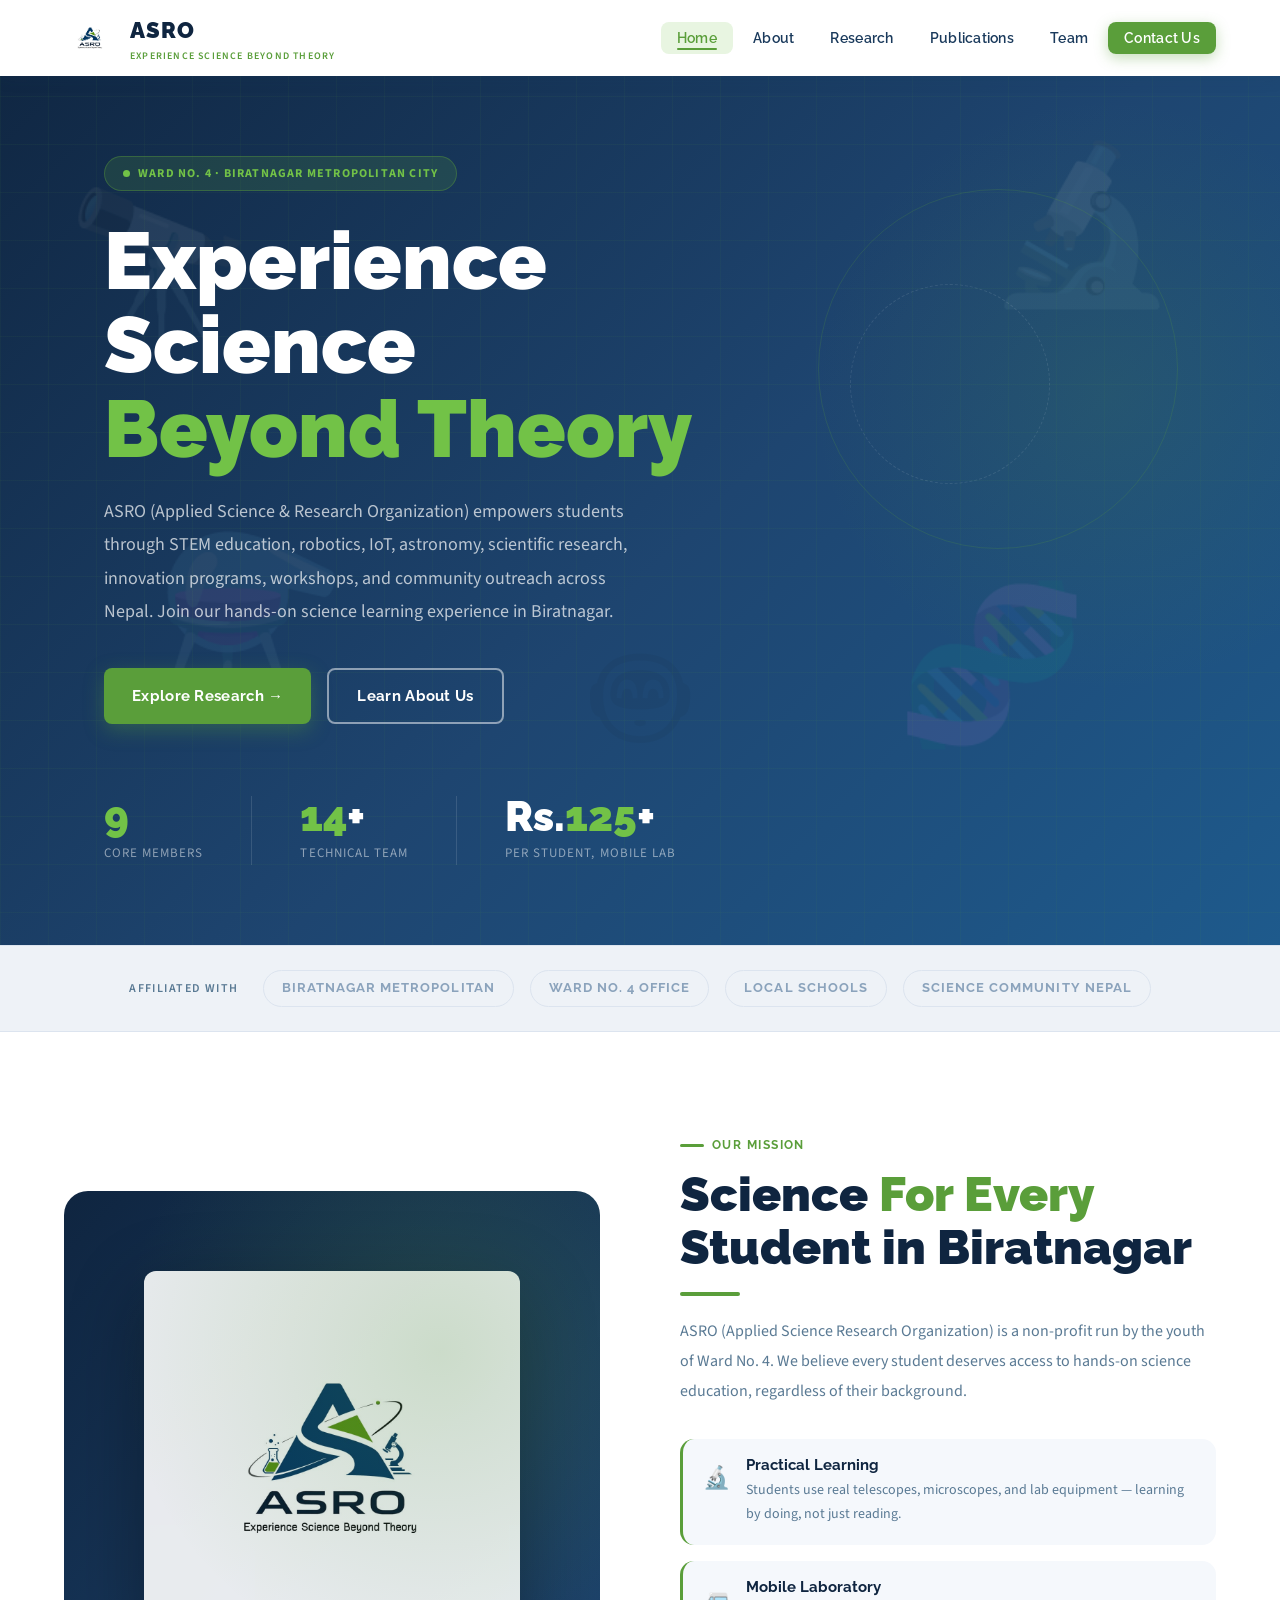
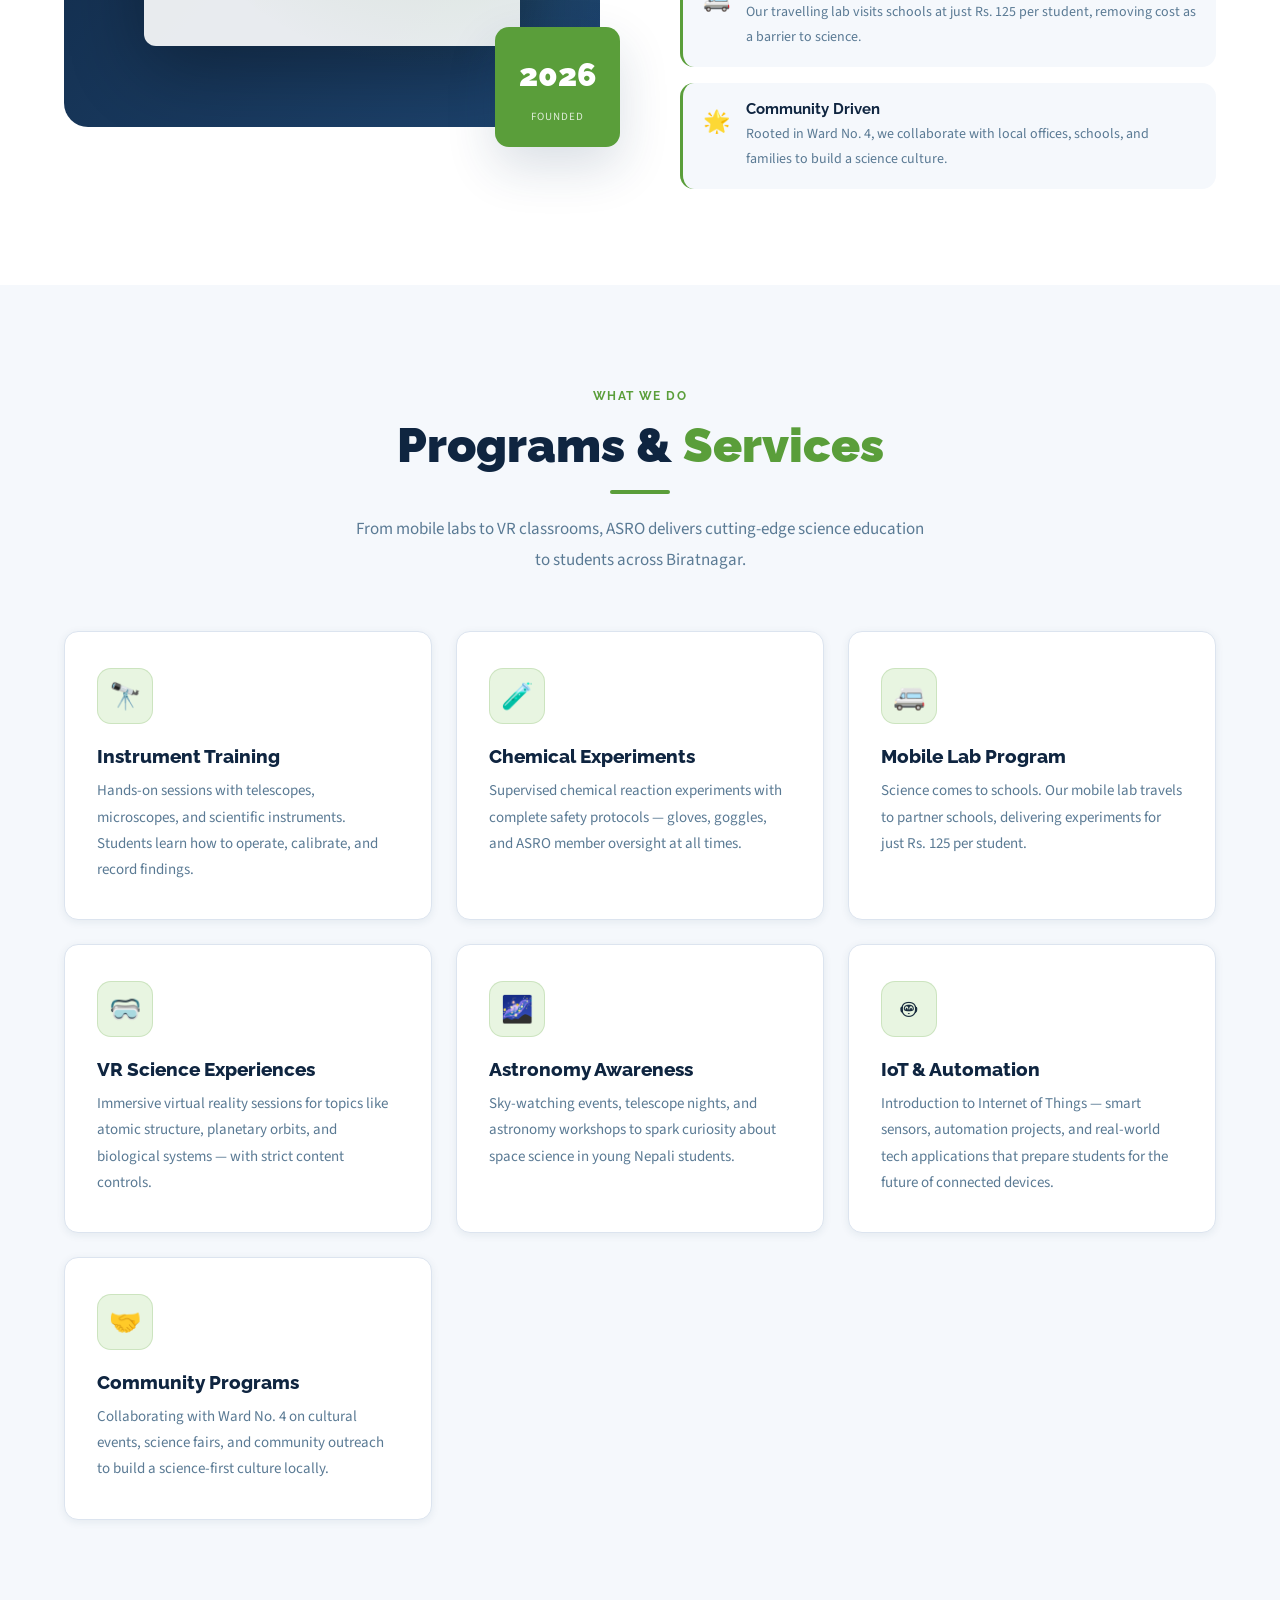
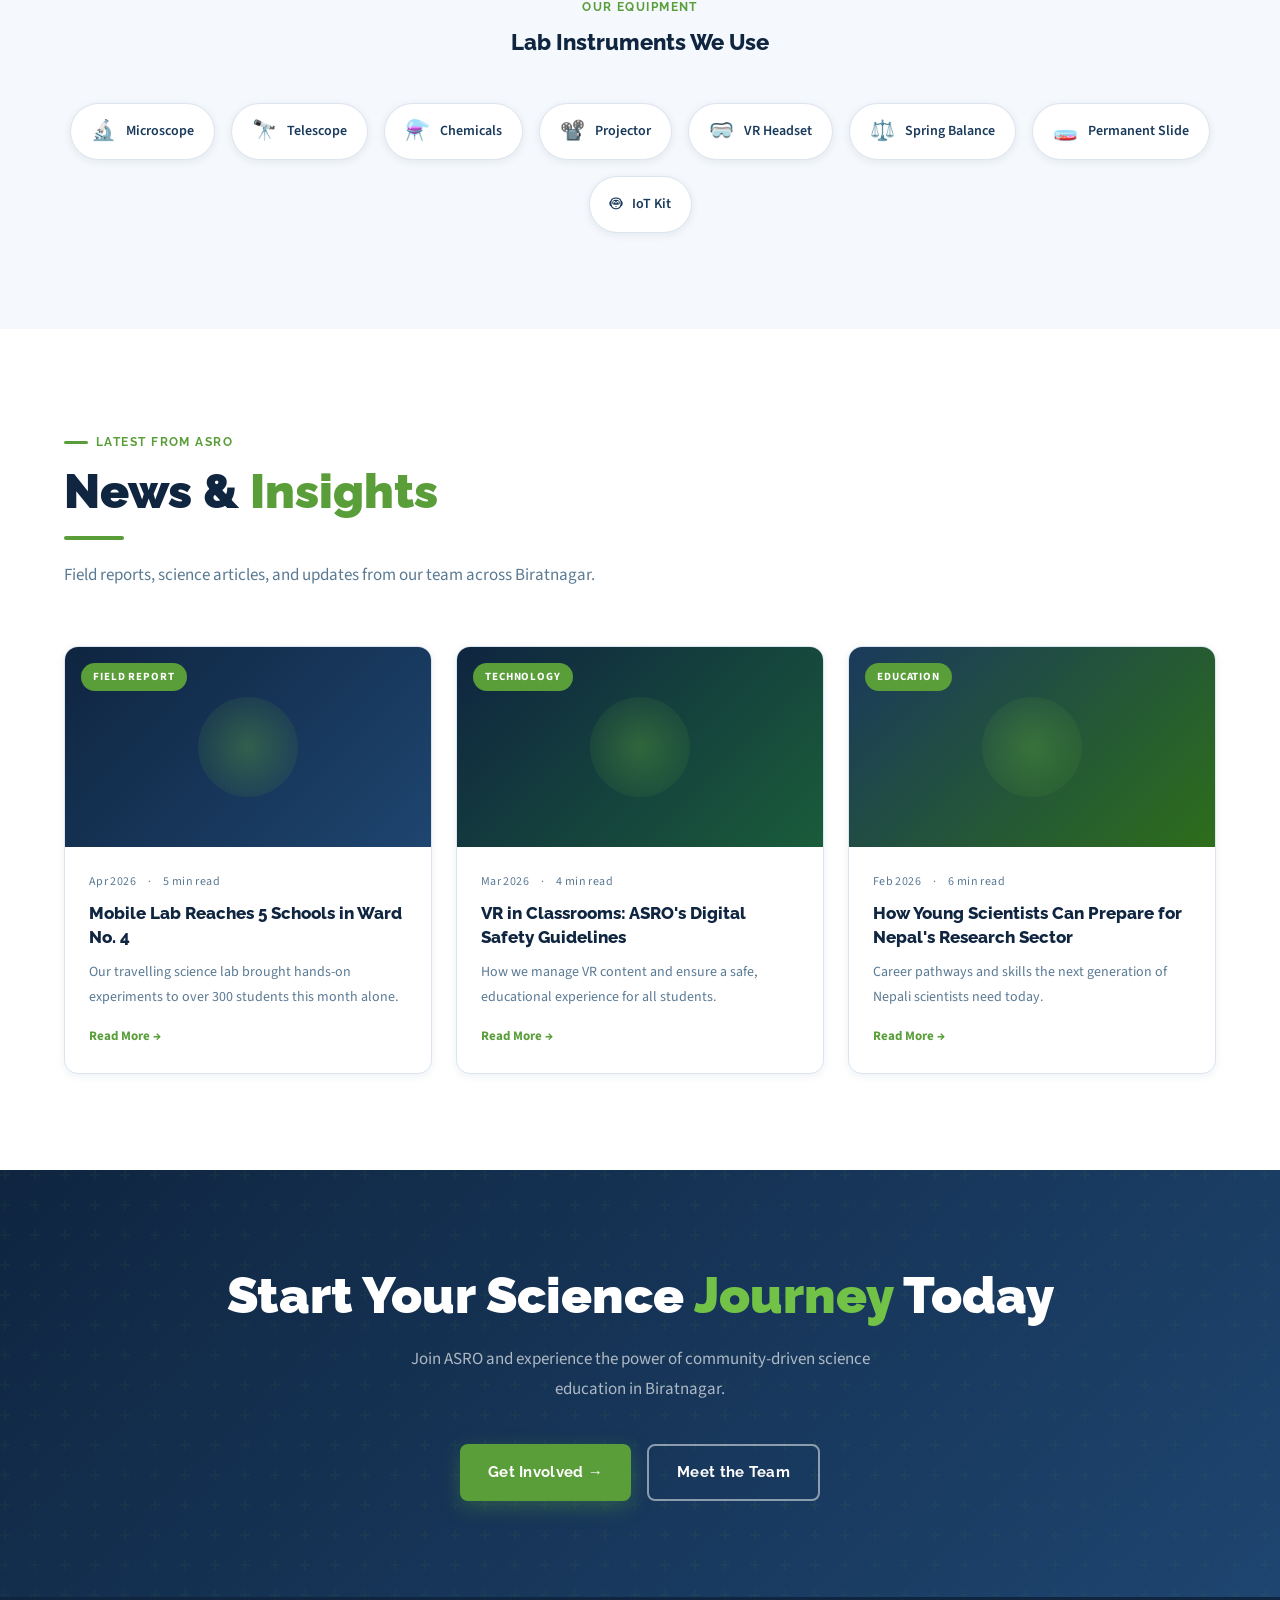
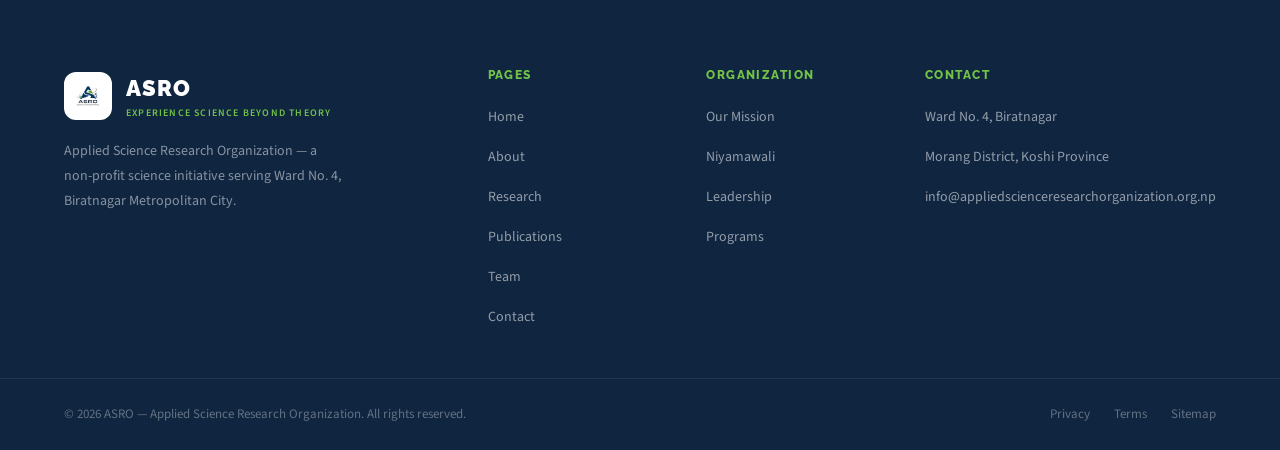
==== commit 6ae4437f: "refactor(meta): update site metadata and SEO tags for ASRO website - Enhance description and keyword" ====
--- a/index.html
+++ b/index.html
@@ -3,36 +3,31 @@
 <head>
 <meta charset="UTF-8">
 <meta name="viewport" content="width=device-width, initial-scale=1.0">
-<meta name="description" content="ASRO is a non-profit science education initiative in Biratnagar, offering hands-on learning through mobile labs, VR, and experiments for just Rs. 55 per student.">
-<meta name="keywords" content="science education Biratnagar, hands-on learning Nepal, mobile lab Ward No. 4, VR science Koshi Province, non-profit student experiments, science programs Morang District">
-<meta property="og:title" content="ASRO — Experience Science Beyond Theory">
-<meta property="og:description" content="Non-profit science education in Biratnagar with mobile labs and VR.">
-<meta property="og:image" content="https://asro-website.com/logo.png">
-<meta property="og:url" content="https://asro-website.com/index.html">
-<meta property="og:type" content="website">
-<meta name="twitter:card" content="summary_large_image">
-<meta name="twitter:title" content="ASRO — Experience Science Beyond Theory">
-<meta name="twitter:description" content="Non-profit science education in Biratnagar with mobile labs and VR.">
-<meta name="twitter:image" content="https://asro-website.com/logo.png">
-<link rel="canonical" href="https://asro-website.com/index.html">
-<title>ASRO — Experience Science Beyond Theory</title>
+<meta name="description" content="ASRO (Applied Science & Research Organization) empowers students through STEM education, robotics, IoT, astronomy, scientific research, innovation programs, workshops, and community outreach across Nepal. Experience Science Beyond Theory.">
+<meta name="keywords" content="ASRO Nepal, Applied Science & Research Organization, STEM Education Nepal, Science Education Nepal, Research Organization Nepal, Applied Science Nepal, STEM Programs Nepal, Science Training Nepal, Technology Education Nepal, Innovation Hub Nepal, STEM Learning Nepal, Youth Research Nepal, Scientific Research Nepal, Science Workshops Nepal, Science Organization Nepal, STEM Organization Nepal, Practical Science Education, Hands-on Science Learning, Community Science Programs, Student Research Programs, Science Awareness Nepal, Science Innovation Nepal, IoT Training Nepal, Internet of Things Nepal, IoT Education Nepal, IoT Workshop Nepal, IoT Projects Nepal, Arduino Training Nepal, ESP32 Projects Nepal, Smart Agriculture Nepal, Smart Home Automation Nepal, IoT Research Nepal, Robotics Nepal, Robotics Training Nepal, Robotics Workshop Nepal, Robotics Education Nepal, STEM Robotics Nepal, Arduino Robotics Nepal, Student Robotics Projects, Robot Building Nepal, Robotics Camp Nepal, Astronomy Nepal, Telescope Observation Nepal, Astronomy Workshop Nepal, Space Science Nepal, Astronomy Education Nepal, Stargazing Nepal, Astronomy Club Nepal, Space Awareness Nepal, Student Research Nepal, Research Publication Nepal, Scientific Research Projects, Applied Research Nepal, Research Training Nepal, Innovation Research Nepal, STEM Research Nepal, Academic Research Nepal, Best STEM Education Organization in Nepal, Practical Science Learning for Students, Hands-on STEM Programs in Nepal, Robotics and IoT Training in Nepal, Student Research Opportunities in Nepal, Science Innovation Programs for Youth, STEM Workshops for Schools in Nepal, Astronomy Observation Programs in Nepal, Science Research Organization in Biratnagar, Technology and Innovation Education Nepal, Science Education Biratnagar, STEM Programs Biratnagar, Robotics Training Biratnagar, IoT Training Biratnagar, Research Organization Biratnagar, Science Workshops Biratnagar, STEM Education Biratnagar, Technology Training Biratnagar">
+<meta name="author" content="ASRO - Applied Science Research Organization">
+<meta name="robots" content="index, follow">
+<meta name="revisit-after" content="7 days">
+<meta property="og:title" content="ASRO Nepal | STEM Education, Research, Robotics, IoT & Science Innovation">
+<meta property="og:description" content="ASRO (Applied Science & Research Organization) empowers students through STEM education, robotics, IoT, astronomy, scientific research, innovation programs, workshops, and community outreach across Nepal.">
+<title>ASRO Nepal | STEM Education, Research, Robotics, IoT & Science Innovation</title>
 <link rel="icon" type="image/png" href="logo.png">
 <link rel="stylesheet" href="style.css">
 <script type="application/ld+json">
 {
   "@context": "https://schema.org",
   "@type": ["Organization", "LocalBusiness", "EducationalOrganization"],
-  "name": "ASRO - Applied Science Research Organization",
+  "name": "ASRO - Applied Science & Research Organization",
+  "alternateName": "ASRO Nepal",
   "url": "https://asro-website.com",
   "logo": "https://asro-website.com/logo.png",
-  "description": "Non-profit science education initiative in Biratnagar offering hands-on learning through mobile labs, VR, and experiments for just Rs. 55 per student.",
+  "description": "ASRO (Applied Science & Research Organization) empowers students through STEM education, robotics, IoT, astronomy, scientific research, innovation programs, workshops, and community outreach across Nepal.",
   "foundingDate": "2026",
   "address": {
     "@type": "PostalAddress",
     "streetAddress": "Ward No. 4",
     "addressLocality": "Biratnagar",
     "addressRegion": "Koshi Province",
-    "postalCode": "",
     "addressCountry": "NP"
   },
   "geo": {
@@ -41,17 +36,18 @@
     "longitude": "87.2833"
   },
   "telephone": "",
-  "email": "asro.biratnagar@org.np",
+  "email": "info@appliedscienceresearchorganization.org.np",
   "contactPoint": {
     "@type": "ContactPoint",
-    "email": "asro.biratnagar@org.np",
+    "email": "info@appliedscienceresearchorganization.org.np",
     "contactType": "General Inquiry"
   },
   "areaServed": {
     "@type": "Place",
     "name": "Biratnagar, Nepal"
   },
-  "serviceType": "Science Education Programs"
+  "serviceType": "Science Education Programs",
+  "keywords": "STEM Education Nepal, Science Education Nepal, Research Organization Nepal, Applied Science Nepal, STEM Programs Nepal, Science Training Nepal, Technology Education Nepal, Innovation Hub Nepal, STEM Learning Nepal, Youth Research Nepal, Scientific Research Nepal, Science Workshops Nepal, Science Organization Nepal, STEM Organization Nepal, Practical Science Education, Hands-on Science Learning, Community Science Programs, Student Research Programs, Science Awareness Nepal, Science Innovation Nepal, IoT Training Nepal, Internet of Things Nepal, IoT Education Nepal, IoT Workshop Nepal, IoT Projects Nepal, Arduino Training Nepal, ESP32 Projects Nepal, Smart Agriculture Nepal, Smart Home Automation Nepal, IoT Research Nepal, Robotics Nepal, Robotics Training Nepal, Robotics Workshop Nepal, Robotics Education Nepal, STEM Robotics Nepal, Arduino Robotics Nepal, Student Robotics Projects, Robot Building Nepal, Robotics Camp Nepal, Astronomy Nepal, Telescope Observation Nepal, Astronomy Workshop Nepal, Space Science Nepal, Astronomy Education Nepal, Stargazing Nepal, Astronomy Club Nepal, Space Awareness Nepal, Student Research Nepal, Research Publication Nepal, Scientific Research Projects, Applied Research Nepal, Research Training Nepal, Innovation Research Nepal, STEM Research Nepal, Academic Research Nepal, Science Education Biratnagar, STEM Programs Biratnagar, Robotics Training Biratnagar, IoT Training Biratnagar, Research Organization Biratnagar, Science Workshops Biratnagar, STEM Education Biratnagar, Technology Training Biratnagar, Best STEM Education Organization in Nepal, Practical Science Learning for Students, Hands-on STEM Programs in Nepal, Robotics and IoT Training in Nepal, Student Research Opportunities in Nepal, Science Innovation Programs for Youth, STEM Workshops for Schools in Nepal, Astronomy Observation Programs in Nepal, Science Research Organization in Biratnagar, Technology and Innovation Education Nepal"
 }
 </script>
 <style>
@@ -70,6 +66,23 @@
     linear-gradient(90deg, rgba(90,158,58,0.06) 1px, transparent 1px);
   background-size: 48px 48px;
 }
+
+/* Science equipment icons in background */
+.hero-science-icons {
+  position: absolute; inset: 0; pointer-events: none;
+  display: flex; justify-content: space-around; align-items: center;
+  opacity: 0.09; font-size: clamp(80px, 12vw, 160px);
+  z-index: 0;
+}
+.hero-science-icons span {
+  position: absolute;
+}
+.hero-science-icons .telescope { left: 5%; top: 15%; }
+.hero-science-icons .microscope { right: 8%; top: 10%; }
+.hero-science-icons .chemicals { left: 12%; bottom: 20%; }
+.hero-science-icons .dna { right: 15%; bottom: 15%; }
+.hero-science-icons .iot-arduino { left: 50%; top: 60%; transform: translateX(-50%); }
+
 .hero-circle {
   position: absolute; right: -10%; top: 10%;
   width: 600px; height: 600px; border-radius: 50%;
@@ -292,6 +305,13 @@
 <!-- HERO -->
 <section class="hero">
   <div class="hero-grid-bg"></div>
+  <div class="hero-science-icons">
+    <span class="telescope">🔭</span>
+    <span class="microscope">🔬</span>
+    <span class="chemicals">⚗️</span>
+    <span class="dna">🧬</span>
+    <span class="iot-arduino">🤖</span>
+  </div>
   <div class="hero-circle"></div>
   <div class="hero-circle-2"></div>
   <div class="hero-circle-3"></div>
@@ -300,9 +320,9 @@
     <h1 class="anim-up anim-d1">
       Experience<br>Science<br><span class="line-green">Beyond Theory</span>
     </h1>
-    <p class="hero-sub anim-up anim-d2">
-      ASRO is a non-profit science education initiative run by local youth — bridging classroom learning with hands-on practical science for students across Biratnagar.
-    </p>
+<p class="hero-sub anim-up anim-d2">
+        ASRO (Applied Science & Research Organization) empowers students through STEM education, robotics, IoT, astronomy, scientific research, innovation programs, workshops, and community outreach across Nepal. Join our hands-on science learning experience in Biratnagar.
+      </p>
     <div class="hero-actions anim-up anim-d3">
       <a href="research.html" class="btn btn-primary">Explore Research →</a>
       <a href="about.html" class="btn btn-outline-white">Learn About Us</a>
@@ -416,6 +436,11 @@
       <p>Sky-watching events, telescope nights, and astronomy workshops to spark curiosity about space science in young Nepali students.</p>
     </div>
     <div class="service-card reveal" data-delay="500">
+      <div class="service-icon">🤖</div>
+      <h3>IoT & Automation</h3>
+      <p>Introduction to Internet of Things — smart sensors, automation projects, and real-world tech applications that prepare students for the future of connected devices.</p>
+    </div>
+    <div class="service-card reveal" data-delay="600">
       <div class="service-icon">🤝</div>
       <h3>Community Programs</h3>
       <p>Collaborating with Ward No. 4 on cultural events, science fairs, and community outreach to build a science-first culture locally.</p>
@@ -435,6 +460,7 @@
     <div class="equip-pill"><span>🥽</span> VR Headset</div>
     <div class="equip-pill"><span>⚖️</span> Spring Balance</div>
     <div class="equip-pill"><span>🧫</span> Permanent Slide</div>
+    <div class="equip-pill"><span>🤖</span> IoT Kit</div>
   </div>
 </section>
 
@@ -537,7 +563,7 @@
       <ul>
         <li><a href="#">Ward No. 4, Biratnagar</a></li>
         <li><a href="#">Morang District, Koshi Province</a></li>
-        <li><a href="#">asro.biratnagar@org.np</a></li>
+        <li><a href="mailto:info@appliedscienceresearchorganization.org.np">info@appliedscienceresearchorganization.org.np</a></li>
       </ul>
     </div>
   </div>
